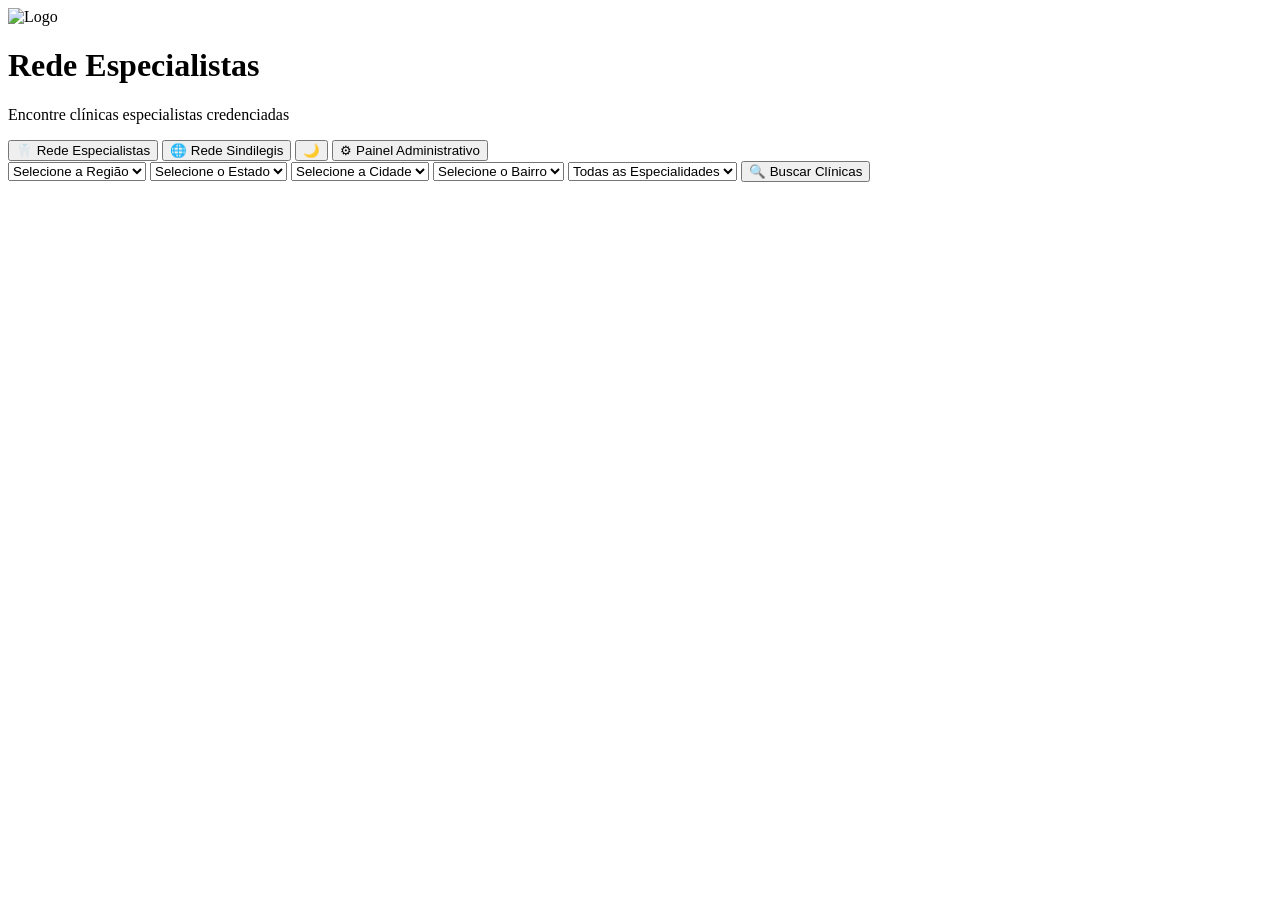
==== index.html @ 5b767ce9 "Update index.html" ====
<!DOCTYPE html>
<html lang="pt-BR">

<head>

    <meta charset="UTF-8">

    <meta
        name="viewport"
        content="width=device-width, initial-scale=1.0"
    >

    <meta
        name="format-detection"
        content="telephone=no"
    >

    <title>Rede Especialistas</title>

    <!-- Ícone -->

    <link
        rel="icon"
        href="img/tooth.png"
    >

    <!-- CSS -->

    <link
        rel="stylesheet"
        href="css/style.css"
    >

    <!-- Supabase -->

    <script src="https://cdn.jsdelivr.net/npm/@supabase/supabase-js@2"></script>

</head>


<body>


    <!-- ======================================
         HEADER
    ======================================= -->

    <header class="header">

        <img
            src="img/tooth.png"
            class="logo"
            alt="Logo"
        >


        <h1>
            Rede Especialistas
        </h1>


        <p>
            Encontre clínicas especialistas credenciadas
        </p>


        <!-- MENU SUPERIOR -->

        <div class="topoBotoes">


            <button class="ativo">

                🦷 Rede Especialistas

            </button>


            <button
                onclick="location.href='sindilegis.html'"
            >

                🌐 Rede Sindilegis

            </button>


            <button
                id="btnTema"
                title="Ativar tema escuro"
            >
                🌙
            </button>


            <button
                onclick="location.href='admin.html'"
            >

                ⚙ Painel Administrativo

            </button>


        </div>

    </header>


    <!-- ======================================
         CONTEÚDO
    ======================================= -->

    <main class="container">


        <!-- FILTROS -->

        <section class="filtros">

            <select id="regiao">

                <option value="">
                    Selecione a Região
                </option>

            </select>


            <select id="estado">

                <option value="">
                    Selecione o Estado
                </option>

            </select>


            <select id="cidade">

                <option value="">
                    Selecione a Cidade
                </option>

            </select>


            <select id="bairro">

                <option value="">
                    Selecione o Bairro
                </option>

            </select>


            <select id="especialidade">

                <option value="">
                    Todas as Especialidades
                </option>

            </select>


            <button id="buscar">

                🔍 Buscar Clínicas

            </button>

        </section>


        <!-- RESULTADO -->

        <section id="resultado"></section>


    </main>


    <!-- ======================================
         JAVASCRIPT
    ======================================= -->

    <script src="js/supabase.js"></script>

    <script src="js/tema.js"></script>

    <script src="js/filtros.js"></script>

    <script src="js/cards.js"></script>

    <script src="js/especialistas.js"></script>


</body>

</html>
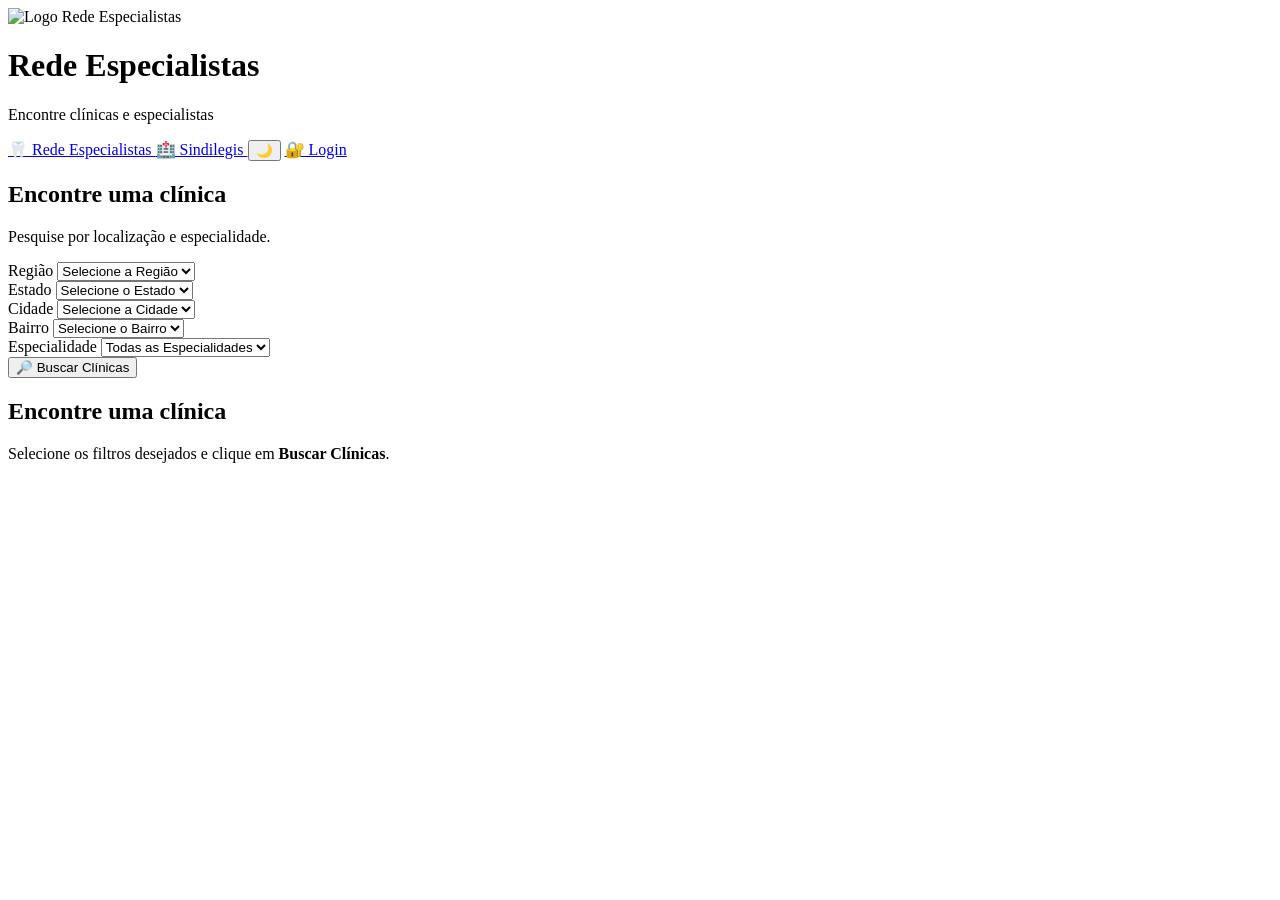
==== commit 39bd226e: "Update index.html" ====
--- a/index.html
+++ b/index.html
@@ -2,7 +2,6 @@
 <html lang="pt-BR">
 
 <head>
-
     <meta charset="UTF-8">
 
     <meta
@@ -10,191 +9,286 @@
         content="width=device-width, initial-scale=1.0"
     >
 
-    <meta
-        name="format-detection"
-        content="telephone=no"
-    >
-
     <title>Rede Especialistas</title>
-
-    <!-- Ícone -->
 
     <link
         rel="icon"
+        type="image/png"
         href="img/tooth.png"
     >
-
-    <!-- CSS -->
 
     <link
         rel="stylesheet"
         href="css/style.css"
     >
-
-    <!-- Supabase -->
-
-    <script src="https://cdn.jsdelivr.net/npm/@supabase/supabase-js@2"></script>
-
 </head>
 
-
 <body>
 
-
-    <!-- ======================================
-         HEADER
-    ======================================= -->
+    <!-- =========================================================
+         CABEÇALHO
+    ========================================================== -->
 
     <header class="header">
 
-        <img
-            src="img/tooth.png"
-            class="logo"
-            alt="Logo"
-        >
-
-
-        <h1>
-            Rede Especialistas
-        </h1>
-
-
-        <p>
-            Encontre clínicas especialistas credenciadas
-        </p>
-
-
-        <!-- MENU SUPERIOR -->
-
-        <div class="topoBotoes">
-
-
-            <button class="ativo">
-
+        <div class="header-left">
+
+            <img
+                src="img/tooth.png"
+                alt="Logo Rede Especialistas"
+                class="logo"
+            >
+
+            <div class="titulo-site">
+                <h1>Rede Especialistas</h1>
+                <p>Encontre clínicas e especialistas</p>
+            </div>
+
+        </div>
+
+
+        <!-- =====================================================
+             MENU SUPERIOR
+        ====================================================== -->
+
+        <nav class="menu-topo">
+
+            <a
+                href="index.html"
+                class="menu-link ativo"
+            >
                 🦷 Rede Especialistas
-
-            </button>
-
+            </a>
+
+            <a
+                href="sindilegis.html"
+                class="menu-link"
+            >
+                🏥 Sindilegis
+            </a>
 
             <button
-                onclick="location.href='sindilegis.html'"
-            >
-
-                🌐 Rede Sindilegis
-
-            </button>
-
-
-            <button
+                type="button"
                 id="btnTema"
+                class="btn-tema"
                 title="Ativar tema escuro"
+                aria-label="Alternar tema"
             >
                 🌙
             </button>
 
-
-            <button
-                onclick="location.href='admin.html'"
-            >
-
-                ⚙ Painel Administrativo
-
-            </button>
-
-
-        </div>
+            <a
+                href="login.html"
+                class="menu-link login-link"
+            >
+                🔐 Login
+            </a>
+
+        </nav>
 
     </header>
 
 
-    <!-- ======================================
-         CONTEÚDO
-    ======================================= -->
+    <!-- =========================================================
+         CONTEÚDO PRINCIPAL
+    ========================================================== -->
 
     <main class="container">
 
-
-        <!-- FILTROS -->
+        <!-- =====================================================
+             TÍTULO
+        ====================================================== -->
+
+        <section class="titulo-principal">
+
+            <h2>
+                Encontre uma clínica
+            </h2>
+
+            <p>
+                Pesquise por localização e especialidade.
+            </p>
+
+        </section>
+
+
+        <!-- =====================================================
+             FILTROS
+        ====================================================== -->
 
         <section class="filtros">
 
-            <select id="regiao">
-
-                <option value="">
-                    Selecione a Região
-                </option>
-
-            </select>
-
-
-            <select id="estado">
-
-                <option value="">
-                    Selecione o Estado
-                </option>
-
-            </select>
-
-
-            <select id="cidade">
-
-                <option value="">
-                    Selecione a Cidade
-                </option>
-
-            </select>
-
-
-            <select id="bairro">
-
-                <option value="">
-                    Selecione o Bairro
-                </option>
-
-            </select>
-
-
-            <select id="especialidade">
-
-                <option value="">
-                    Todas as Especialidades
-                </option>
-
-            </select>
-
-
-            <button id="buscar">
-
-                🔍 Buscar Clínicas
-
-            </button>
+            <!-- Região -->
+
+            <div class="filtro">
+
+                <label for="regiao">
+                    Região
+                </label>
+
+                <select id="regiao">
+
+                    <option value="">
+                        Selecione a Região
+                    </option>
+
+                </select>
+
+            </div>
+
+
+            <!-- Estado -->
+
+            <div class="filtro">
+
+                <label for="estado">
+                    Estado
+                </label>
+
+                <select id="estado">
+
+                    <option value="">
+                        Selecione o Estado
+                    </option>
+
+                </select>
+
+            </div>
+
+
+            <!-- Cidade -->
+
+            <div class="filtro">
+
+                <label for="cidade">
+                    Cidade
+                </label>
+
+                <select id="cidade">
+
+                    <option value="">
+                        Selecione a Cidade
+                    </option>
+
+                </select>
+
+            </div>
+
+
+            <!-- Bairro -->
+
+            <div class="filtro">
+
+                <label for="bairro">
+                    Bairro
+                </label>
+
+                <select id="bairro">
+
+                    <option value="">
+                        Selecione o Bairro
+                    </option>
+
+                </select>
+
+            </div>
+
+
+            <!-- Especialidade -->
+
+            <div class="filtro">
+
+                <label for="especialidade">
+                    Especialidade
+                </label>
+
+                <select id="especialidade">
+
+                    <option value="">
+                        Todas as Especialidades
+                    </option>
+
+                </select>
+
+            </div>
+
+
+            <!-- Botão pesquisar -->
+
+            <div class="filtro filtro-botao">
+
+                <button
+                    type="button"
+                    id="buscar"
+                    class="btn-buscar"
+                >
+                    🔎 Buscar Clínicas
+                </button>
+
+            </div>
 
         </section>
 
 
-        <!-- RESULTADO -->
-
-        <section id="resultado"></section>
-
+        <!-- =====================================================
+             RESULTADOS
+        ====================================================== -->
+
+        <section
+            id="resultado"
+            aria-live="polite"
+        >
+
+            <div class="semResultado">
+
+                <h2>
+                    Encontre uma clínica
+                </h2>
+
+                <p>
+                    Selecione os filtros desejados e clique em
+                    <strong>Buscar Clínicas</strong>.
+                </p>
+
+            </div>
+
+        </section>
 
     </main>
 
 
-    <!-- ======================================
-         JAVASCRIPT
-    ======================================= -->
-
+    <!-- =========================================================
+         SCRIPTS
+         
+         IMPORTANTE:
+         A ordem desses arquivos é importante.
+    ========================================================== -->
+
+    <!-- Biblioteca Supabase -->
+    <script
+        src="https://cdn.jsdelivr.net/npm/@supabase/supabase-js@2"
+    ></script>
+
+
+    <!-- Configuração do Supabase -->
     <script src="js/supabase.js"></script>
 
+
+    <!-- Tema claro/escuro -->
     <script src="js/tema.js"></script>
 
+
+    <!-- Filtros de localização e especialidade -->
     <script src="js/filtros.js"></script>
 
+
+    <!-- Montagem dos cards das clínicas -->
     <script src="js/cards.js"></script>
 
+
+    <!-- Busca da Rede Especialistas -->
     <script src="js/especialistas.js"></script>
 
-
 </body>
 
 </html>
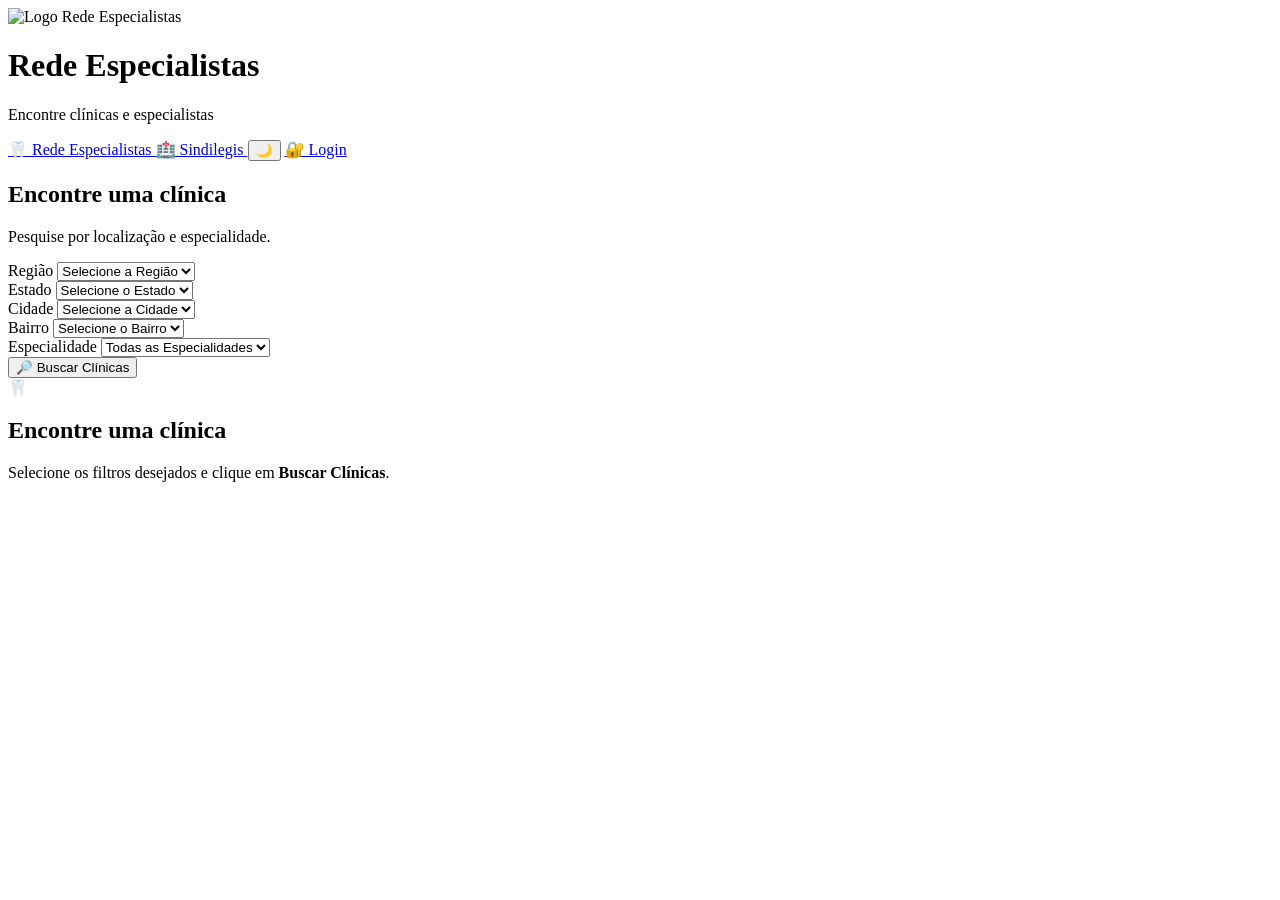
==== commit 7df14a6c: "Update index.html" ====
--- a/index.html
+++ b/index.html
@@ -3,31 +3,15 @@
 
 <head>
     <meta charset="UTF-8">
-
-    <meta
-        name="viewport"
-        content="width=device-width, initial-scale=1.0"
-    >
+    <meta name="viewport" content="width=device-width, initial-scale=1.0">
 
     <title>Rede Especialistas</title>
 
-    <link
-        rel="icon"
-        type="image/png"
-        href="img/tooth.png"
-    >
-
-    <link
-        rel="stylesheet"
-        href="css/style.css"
-    >
+    <link rel="icon" type="image/png" href="img/tooth.png">
+    <link rel="stylesheet" href="css/style.css">
 </head>
 
 <body>
-
-    <!-- =========================================================
-         CABEÇALHO
-    ========================================================== -->
 
     <header class="header">
 
@@ -45,11 +29,6 @@
             </div>
 
         </div>
-
-
-        <!-- =====================================================
-             MENU SUPERIOR
-        ====================================================== -->
 
         <nav class="menu-topo">
 
@@ -89,21 +68,11 @@
     </header>
 
 
-    <!-- =========================================================
-         CONTEÚDO PRINCIPAL
-    ========================================================== -->
-
     <main class="container">
 
-        <!-- =====================================================
-             TÍTULO
-        ====================================================== -->
-
         <section class="titulo-principal">
 
-            <h2>
-                Encontre uma clínica
-            </h2>
+            <h2>Encontre uma clínica</h2>
 
             <p>
                 Pesquise por localização e especialidade.
@@ -112,13 +81,7 @@
         </section>
 
 
-        <!-- =====================================================
-             FILTROS
-        ====================================================== -->
-
         <section class="filtros">
-
-            <!-- Região -->
 
             <div class="filtro">
 
@@ -127,17 +90,13 @@
                 </label>
 
                 <select id="regiao">
-
                     <option value="">
                         Selecione a Região
                     </option>
-
-                </select>
-
-            </div>
-
-
-            <!-- Estado -->
+                </select>
+
+            </div>
+
 
             <div class="filtro">
 
@@ -146,17 +105,13 @@
                 </label>
 
                 <select id="estado">
-
                     <option value="">
                         Selecione o Estado
                     </option>
-
-                </select>
-
-            </div>
-
-
-            <!-- Cidade -->
+                </select>
+
+            </div>
+
 
             <div class="filtro">
 
@@ -165,17 +120,13 @@
                 </label>
 
                 <select id="cidade">
-
                     <option value="">
                         Selecione a Cidade
                     </option>
-
-                </select>
-
-            </div>
-
-
-            <!-- Bairro -->
+                </select>
+
+            </div>
+
 
             <div class="filtro">
 
@@ -184,17 +135,13 @@
                 </label>
 
                 <select id="bairro">
-
                     <option value="">
                         Selecione o Bairro
                     </option>
-
-                </select>
-
-            </div>
-
-
-            <!-- Especialidade -->
+                </select>
+
+            </div>
+
 
             <div class="filtro">
 
@@ -203,17 +150,13 @@
                 </label>
 
                 <select id="especialidade">
-
                     <option value="">
                         Todas as Especialidades
                     </option>
-
-                </select>
-
-            </div>
-
-
-            <!-- Botão pesquisar -->
+                </select>
+
+            </div>
+
 
             <div class="filtro filtro-botao">
 
@@ -230,10 +173,6 @@
         </section>
 
 
-        <!-- =====================================================
-             RESULTADOS
-        ====================================================== -->
-
         <section
             id="resultado"
             aria-live="polite"
@@ -241,6 +180,10 @@
 
             <div class="semResultado">
 
+                <div class="icone-vazio">
+                    🦷
+                </div>
+
                 <h2>
                     Encontre uma clínica
                 </h2>
@@ -257,36 +200,12 @@
     </main>
 
 
-    <!-- =========================================================
-         SCRIPTS
-         
-         IMPORTANTE:
-         A ordem desses arquivos é importante.
-    ========================================================== -->
-
-    <!-- Biblioteca Supabase -->
-    <script
-        src="https://cdn.jsdelivr.net/npm/@supabase/supabase-js@2"
-    ></script>
-
-
-    <!-- Configuração do Supabase -->
+    <script src="https://cdn.jsdelivr.net/npm/@supabase/supabase-js@2"></script>
+
     <script src="js/supabase.js"></script>
-
-
-    <!-- Tema claro/escuro -->
     <script src="js/tema.js"></script>
-
-
-    <!-- Filtros de localização e especialidade -->
     <script src="js/filtros.js"></script>
-
-
-    <!-- Montagem dos cards das clínicas -->
     <script src="js/cards.js"></script>
-
-
-    <!-- Busca da Rede Especialistas -->
     <script src="js/especialistas.js"></script>
 
 </body>
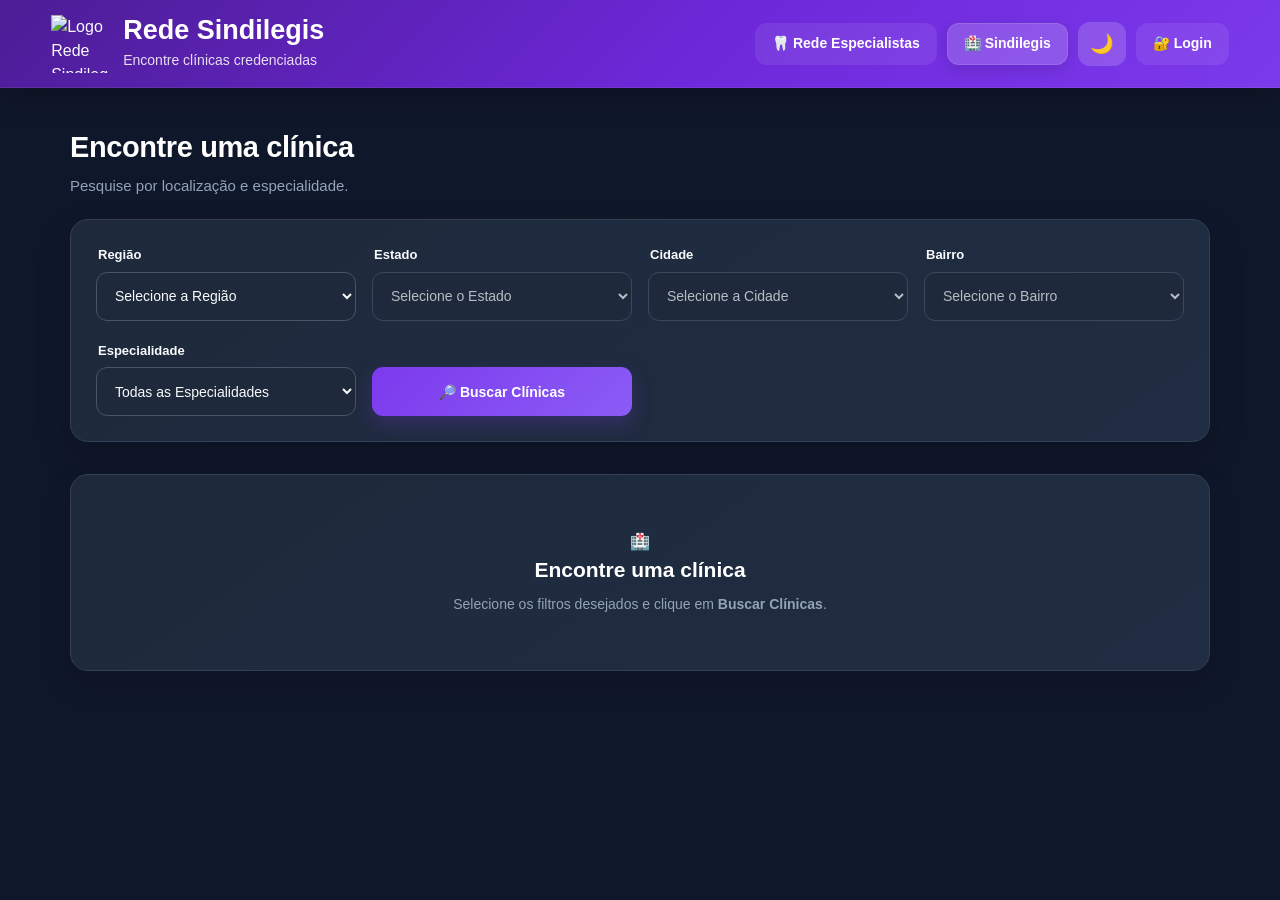
==== commit ef4756a1: "Rename and update references for Rede Sindilegis" ====
--- a/index.html
+++ b/index.html
@@ -5,13 +5,17 @@
     <meta charset="UTF-8">
     <meta name="viewport" content="width=device-width, initial-scale=1.0">
 
-    <title>Rede Especialistas</title>
+    <title>Rede Sindilegis</title>
 
     <link rel="icon" type="image/png" href="img/tooth.png">
     <link rel="stylesheet" href="css/style.css">
 </head>
 
-<body>
+<body class="sindilegis">
+
+    <!-- =========================================================
+         CABEÇALHO
+    ========================================================== -->
 
     <header class="header">
 
@@ -19,29 +23,32 @@
 
             <img
                 src="img/tooth.png"
-                alt="Logo Rede Especialistas"
+                alt="Logo Rede Sindilegis"
                 class="logo"
             >
 
             <div class="titulo-site">
-                <h1>Rede Especialistas</h1>
-                <p>Encontre clínicas e especialistas</p>
+                <h1>Rede Sindilegis</h1>
+                <p>Encontre clínicas credenciadas</p>
             </div>
 
         </div>
+
+
+        <!-- MENU SUPERIOR -->
 
         <nav class="menu-topo">
 
             <a
                 href="index.html"
-                class="menu-link ativo"
+                class="menu-link"
             >
                 🦷 Rede Especialistas
             </a>
 
             <a
                 href="sindilegis.html"
-                class="menu-link"
+                class="menu-link ativo"
             >
                 🏥 Sindilegis
             </a>
@@ -68,7 +75,16 @@
     </header>
 
 
+    <!-- =========================================================
+         CONTEÚDO PRINCIPAL
+    ========================================================== -->
+
     <main class="container">
+
+
+        <!-- =====================================================
+             TÍTULO
+        ====================================================== -->
 
         <section class="titulo-principal">
 
@@ -81,7 +97,13 @@
         </section>
 
 
+        <!-- =====================================================
+             FILTROS
+        ====================================================== -->
+
         <section class="filtros">
+
+            <!-- REGIÃO -->
 
             <div class="filtro">
 
@@ -98,13 +120,15 @@
             </div>
 
 
+            <!-- ESTADO -->
+
             <div class="filtro">
 
                 <label for="estado">
                     Estado
                 </label>
 
-                <select id="estado">
+                <select id="estado" disabled>
                     <option value="">
                         Selecione o Estado
                     </option>
@@ -112,6 +136,8 @@
 
             </div>
 
+
+            <!-- CIDADE -->
 
             <div class="filtro">
 
@@ -119,7 +145,7 @@
                     Cidade
                 </label>
 
-                <select id="cidade">
+                <select id="cidade" disabled>
                     <option value="">
                         Selecione a Cidade
                     </option>
@@ -127,6 +153,8 @@
 
             </div>
 
+
+            <!-- BAIRRO -->
 
             <div class="filtro">
 
@@ -134,7 +162,7 @@
                     Bairro
                 </label>
 
-                <select id="bairro">
+                <select id="bairro" disabled>
                     <option value="">
                         Selecione o Bairro
                     </option>
@@ -142,6 +170,8 @@
 
             </div>
 
+
+            <!-- ESPECIALIDADE -->
 
             <div class="filtro">
 
@@ -150,13 +180,17 @@
                 </label>
 
                 <select id="especialidade">
+
                     <option value="">
                         Todas as Especialidades
                     </option>
-                </select>
-
-            </div>
-
+
+                </select>
+
+            </div>
+
+
+            <!-- BOTÃO -->
 
             <div class="filtro filtro-botao">
 
@@ -173,6 +207,10 @@
         </section>
 
 
+        <!-- =====================================================
+             RESULTADOS
+        ====================================================== -->
+
         <section
             id="resultado"
             aria-live="polite"
@@ -180,8 +218,8 @@
 
             <div class="semResultado">
 
-                <div class="icone-vazio">
-                    🦷
+                <div class="semResultado-icone">
+                    🏥
                 </div>
 
                 <h2>
@@ -200,13 +238,40 @@
     </main>
 
 
-    <script src="https://cdn.jsdelivr.net/npm/@supabase/supabase-js@2"></script>
+    <!-- =========================================================
+         SCRIPTS
+    ========================================================== -->
+
+    <!-- Supabase -->
+
+    <script
+        src="https://cdn.jsdelivr.net/npm/@supabase/supabase-js@2"
+    ></script>
+
+
+    <!-- Configuração Supabase -->
 
     <script src="js/supabase.js"></script>
+
+
+    <!-- Tema -->
+
     <script src="js/tema.js"></script>
+
+
+    <!-- Filtros -->
+
     <script src="js/filtros.js"></script>
+
+
+    <!-- Cards -->
+
     <script src="js/cards.js"></script>
-    <script src="js/especialistas.js"></script>
+
+
+    <!-- Rede Sindilegis -->
+
+    <script src="js/sindilegis.js"></script>
 
 </body>
 
--- a/css/style.css
+++ b/css/style.css
@@ -0,0 +1,1045 @@
+/* ============================================================
+   RESET
+============================================================ */
+
+* {
+    margin: 0;
+    padding: 0;
+    box-sizing: border-box;
+}
+
+html {
+    scroll-behavior: smooth;
+}
+
+body {
+    font-family: Arial, Helvetica, sans-serif;
+    background: #0f172a;
+    color: #f8fafc;
+    min-height: 100vh;
+    line-height: 1.5;
+    transition:
+        background 0.3s ease,
+        color 0.3s ease;
+}
+
+button,
+input,
+select {
+    font-family: inherit;
+}
+
+
+/* ============================================================
+   VARIÁVEIS
+============================================================ */
+
+:root {
+    --azul-escuro: #172554;
+    --azul: #2563eb;
+    --azul-claro: #3b82f6;
+
+    --roxo: #7c3aed;
+    --roxo-claro: #8b5cf6;
+
+    --verde: #10b981;
+    --vermelho: #ef4444;
+
+    --fundo: #0f172a;
+    --fundo-card: #1e293b;
+    --fundo-card-2: #202d42;
+
+    --texto: #f8fafc;
+    --texto-secundario: #cbd5e1;
+    --texto-claro: #94a3b8;
+
+    --borda: #334155;
+
+    --sombra:
+        0 15px 40px rgba(0, 0, 0, 0.25);
+
+    --sombra-hover:
+        0 20px 50px rgba(0, 0, 0, 0.35);
+}
+
+
+/* ============================================================
+   TEMA ESCURO
+============================================================ */
+
+body.dark {
+    --fundo: #0f172a;
+    --fundo-card: #1e293b;
+    --fundo-card-2: #202d42;
+
+    --texto: #f8fafc;
+    --texto-secundario: #cbd5e1;
+    --texto-claro: #94a3b8;
+
+    --borda: #334155;
+}
+
+
+/* ============================================================
+   HEADER
+============================================================ */
+
+.header {
+    width: 100%;
+    min-height: 88px;
+
+    padding: 0 4%;
+
+    display: flex;
+    align-items: center;
+    justify-content: space-between;
+
+    background:
+        linear-gradient(
+            135deg,
+            #172554 0%,
+            #1e3a8a 55%,
+            #2563eb 100%
+        );
+
+    border-bottom: 1px solid rgba(255,255,255,0.08);
+
+    position: relative;
+    z-index: 100;
+
+    box-shadow:
+        0 8px 30px rgba(0,0,0,0.20);
+}
+
+
+/* ============================================================
+   LADO ESQUERDO DO HEADER
+============================================================ */
+
+.header-left {
+    display: flex;
+    align-items: center;
+    gap: 14px;
+}
+
+.logo {
+    width: 58px;
+    height: 58px;
+
+    object-fit: contain;
+
+    flex-shrink: 0;
+}
+
+.titulo-site {
+    display: flex;
+    flex-direction: column;
+    justify-content: center;
+}
+
+.titulo-site h1 {
+    font-size: 27px;
+    font-weight: 800;
+    line-height: 1.1;
+    color: #ffffff;
+}
+
+.titulo-site p {
+    margin-top: 5px;
+
+    font-size: 14px;
+    color: rgba(255,255,255,0.85);
+}
+
+
+/* ============================================================
+   MENU SUPERIOR
+============================================================ */
+
+.menu-topo {
+    display: flex;
+    align-items: center;
+    gap: 10px;
+}
+
+.menu-link {
+    display: flex;
+    align-items: center;
+    justify-content: center;
+
+    min-height: 42px;
+
+    padding: 0 16px;
+
+    border-radius: 12px;
+
+    color: #ffffff;
+    text-decoration: none;
+
+    font-size: 14px;
+    font-weight: 700;
+
+    background: rgba(255,255,255,0.08);
+
+    border: 1px solid transparent;
+
+    transition:
+        transform 0.2s ease,
+        background 0.2s ease,
+        border-color 0.2s ease;
+}
+
+.menu-link:hover {
+    background: rgba(255,255,255,0.16);
+
+    border-color:
+        rgba(255,255,255,0.12);
+
+    transform: translateY(-2px);
+}
+
+.menu-link.ativo {
+    background: rgba(255,255,255,0.18);
+
+    border-color:
+        rgba(255,255,255,0.12);
+
+    box-shadow:
+        0 5px 15px rgba(0,0,0,0.12);
+}
+
+
+/* ============================================================
+   BOTÃO TEMA
+============================================================ */
+
+.btn-tema {
+    width: 48px;
+    height: 44px;
+
+    border: none;
+    border-radius: 12px;
+
+    background: rgba(255,255,255,0.16);
+
+    color: #ffffff;
+
+    cursor: pointer;
+
+    font-size: 19px;
+
+    display: flex;
+    align-items: center;
+    justify-content: center;
+
+    transition:
+        transform 0.2s ease,
+        background 0.2s ease;
+}
+
+.btn-tema:hover {
+    background: rgba(255,255,255,0.24);
+
+    transform: translateY(-2px);
+}
+
+
+/* ============================================================
+   CONTAINER PRINCIPAL
+============================================================ */
+
+.container {
+    width: min(1140px, 92%);
+
+    margin: 0 auto;
+
+    padding:
+        38px 0 70px;
+}
+
+
+/* ============================================================
+   TÍTULO PRINCIPAL
+============================================================ */
+
+.titulo-principal {
+    margin-bottom: 22px;
+}
+
+.titulo-principal h2 {
+    font-size: 29px;
+    font-weight: 800;
+
+    color: #ffffff;
+
+    letter-spacing: -0.4px;
+}
+
+.titulo-principal p {
+    margin-top: 5px;
+
+    color: #94a3b8;
+
+    font-size: 15px;
+}
+
+
+/* ============================================================
+   FILTROS
+============================================================ */
+
+.filtros {
+    display: grid;
+
+    grid-template-columns:
+        repeat(4, 1fr);
+
+    gap: 20px 16px;
+
+    padding: 25px;
+
+    background:
+        linear-gradient(
+            145deg,
+            #1e293b,
+            #202d42
+        );
+
+    border: 1px solid #334155;
+
+    border-radius: 18px;
+
+    box-shadow:
+        0 15px 35px rgba(0,0,0,0.18);
+
+    margin-bottom: 32px;
+}
+
+.filtro {
+    display: flex;
+    flex-direction: column;
+
+    gap: 7px;
+}
+
+.filtro label {
+    padding-left: 2px;
+
+    color: #f8fafc;
+
+    font-size: 13px;
+    font-weight: 700;
+}
+
+.filtro select {
+    width: 100%;
+    height: 49px;
+
+    padding: 0 14px;
+
+    border-radius: 11px;
+
+    border: 1px solid #475569;
+
+    background: #1e293b;
+
+    color: #f8fafc;
+
+    font-size: 14px;
+
+    outline: none;
+
+    cursor: pointer;
+
+    transition:
+        border-color 0.2s ease,
+        box-shadow 0.2s ease,
+        background 0.2s ease;
+}
+
+.filtro select:hover {
+    border-color: #64748b;
+}
+
+.filtro select:focus {
+    border-color: #3b82f6;
+
+    box-shadow:
+        0 0 0 3px rgba(59,130,246,0.18);
+}
+
+.filtro select option {
+    background: #1e293b;
+    color: #ffffff;
+}
+
+
+/* ============================================================
+   ÁREA DO BOTÃO
+============================================================ */
+
+.filtro-botao {
+    justify-content: flex-end;
+}
+
+.btn-buscar {
+    width: 100%;
+    height: 49px;
+
+    border: none;
+    border-radius: 11px;
+
+    background:
+        linear-gradient(
+            135deg,
+            #2563eb,
+            #3b82f6
+        );
+
+    color: #ffffff;
+
+    font-size: 14px;
+    font-weight: 800;
+
+    cursor: pointer;
+
+    box-shadow:
+        0 8px 20px rgba(37,99,235,0.25);
+
+    transition:
+        transform 0.2s ease,
+        box-shadow 0.2s ease,
+        filter 0.2s ease;
+}
+
+.btn-buscar:hover {
+    transform: translateY(-2px);
+
+    box-shadow:
+        0 12px 25px rgba(37,99,235,0.35);
+
+    filter: brightness(1.06);
+}
+
+.btn-buscar:active {
+    transform: translateY(0);
+}
+
+
+/* ============================================================
+   RESULTADOS
+============================================================ */
+
+#resultado {
+    width: 100%;
+}
+
+.tituloResultado {
+    display: flex;
+
+    align-items: center;
+    justify-content: space-between;
+
+    gap: 15px;
+
+    margin-bottom: 18px;
+
+    color: #ffffff;
+}
+
+.tituloResultado h2 {
+    font-size: 21px;
+    font-weight: 800;
+}
+
+.tituloResultado p {
+    color: #94a3b8;
+    font-size: 14px;
+}
+
+
+/* ============================================================
+   CARD DA CLÍNICA
+============================================================ */
+
+.card {
+    width: 100%;
+
+    margin-bottom: 20px;
+
+    padding: 24px;
+
+    background:
+        linear-gradient(
+            145deg,
+            #1e293b 0%,
+            #202d42 100%
+        );
+
+    border:
+        1px solid #334155;
+
+    border-radius: 18px;
+
+    box-shadow:
+        0 12px 30px rgba(0,0,0,0.18);
+
+    transition:
+        transform 0.25s ease,
+        box-shadow 0.25s ease,
+        border-color 0.25s ease;
+}
+
+.card:hover {
+    transform: translateY(-3px);
+
+    border-color:
+        rgba(59,130,246,0.45);
+
+    box-shadow:
+        0 20px 40px rgba(0,0,0,0.28);
+}
+
+
+/* ============================================================
+   CABEÇALHO DO CARD
+============================================================ */
+
+.cardHeader {
+    display: flex;
+
+    align-items: flex-start;
+
+    justify-content: space-between;
+
+    gap: 25px;
+
+    padding-bottom: 18px;
+
+    border-bottom:
+        1px solid rgba(148,163,184,0.16);
+}
+
+.cardHeader > div:first-child {
+    display: flex;
+    align-items: center;
+
+    min-width: 0;
+}
+
+.cardHeader h3 {
+    color: #ffffff;
+
+    font-size: 20px;
+
+    font-weight: 800;
+
+    line-height: 1.25;
+
+    margin: 0;
+}
+
+.cardHeader p {
+    margin-top: 4px;
+
+    color: #94a3b8;
+
+    font-size: 13px;
+}
+
+
+/* ============================================================
+   REDE DO CARD
+============================================================ */
+
+.cardHeader .rede {
+    display: inline-flex;
+
+    align-items: center;
+
+    padding: 6px 10px;
+
+    margin-top: 5px;
+
+    border-radius: 8px;
+
+    background: rgba(37,99,235,0.10);
+
+    color: #93c5fd;
+
+    font-size: 12px;
+
+    font-weight: 700;
+}
+
+
+/* ============================================================
+   INFORMAÇÕES DO CARD
+============================================================ */
+
+.info {
+    display: flex;
+
+    flex-direction: column;
+
+    gap: 9px;
+
+    padding: 18px 0;
+}
+
+.info p {
+    display: flex;
+
+    align-items: flex-start;
+
+    gap: 8px;
+
+    color: #cbd5e1;
+
+    font-size: 14px;
+
+    line-height: 1.5;
+}
+
+.info p strong {
+    color: #f8fafc;
+}
+
+.info a {
+    color: #60a5fa;
+
+    font-weight: 600;
+
+    text-decoration: none;
+}
+
+.info a:hover {
+    text-decoration: underline;
+}
+
+
+/* ============================================================
+   ESPECIALIDADES
+============================================================ */
+
+.especialidades {
+    padding-top: 17px;
+
+    border-top:
+        1px solid rgba(148,163,184,0.13);
+}
+
+.especialidades > strong {
+    display: block;
+
+    margin-bottom: 9px;
+
+    color: #f8fafc;
+
+    font-size: 14px;
+}
+
+
+/* ============================================================
+   TAGS
+============================================================ */
+
+.tags {
+    display: flex;
+
+    flex-wrap: wrap;
+
+    gap: 7px;
+}
+
+.tag {
+    display: inline-flex;
+
+    align-items: center;
+
+    min-height: 27px;
+
+    padding: 4px 10px;
+
+    border-radius: 999px;
+
+    background:
+        rgba(59,130,246,0.10);
+
+    border:
+        1px solid rgba(59,130,246,0.25);
+
+    color: #93c5fd;
+
+    font-size: 11px;
+
+    font-weight: 700;
+
+    white-space: nowrap;
+}
+
+
+/* ============================================================
+   AÇÕES DO CARD
+============================================================ */
+
+.acoes {
+    display: flex;
+
+    align-items: center;
+
+    flex-wrap: wrap;
+
+    gap: 9px;
+
+    margin-top: 18px;
+
+    padding-top: 17px;
+
+    border-top:
+        1px solid rgba(148,163,184,0.13);
+}
+
+.btnAcao {
+    display: inline-flex;
+
+    align-items: center;
+
+    justify-content: center;
+
+    gap: 7px;
+
+    min-height: 38px;
+
+    padding: 0 14px;
+
+    border-radius: 9px;
+
+    border: 1px solid #475569;
+
+    background: #1e293b;
+
+    color: #f8fafc;
+
+    text-decoration: none;
+
+    font-size: 12px;
+
+    font-weight: 700;
+
+    cursor: pointer;
+
+    transition:
+        background 0.2s ease,
+        border-color 0.2s ease,
+        transform 0.2s ease;
+}
+
+.btnAcao:hover {
+    background: #334155;
+
+    border-color: #64748b;
+
+    transform: translateY(-1px);
+}
+
+
+/* ============================================================
+   MENSAGEM SEM RESULTADOS
+============================================================ */
+
+.semResultado {
+    width: 100%;
+
+    padding: 55px 25px;
+
+    text-align: center;
+
+    background:
+        linear-gradient(
+            145deg,
+            #1e293b,
+            #202d42
+        );
+
+    border:
+        1px solid #334155;
+
+    border-radius: 18px;
+
+    box-shadow:
+        0 12px 30px rgba(0,0,0,0.15);
+}
+
+.semResultado h2 {
+    margin-bottom: 8px;
+
+    color: #ffffff;
+
+    font-size: 21px;
+}
+
+.semResultado p {
+    color: #94a3b8;
+
+    font-size: 14px;
+}
+
+
+/* ============================================================
+   LOADING
+============================================================ */
+
+.carregando {
+    display: flex;
+
+    align-items: center;
+    justify-content: center;
+
+    min-height: 180px;
+
+    color: #94a3b8;
+
+    font-size: 14px;
+}
+
+
+/* ============================================================
+   SINDILEGIS
+   MANTÉM A IDENTIDADE ROXA
+============================================================ */
+
+body.sindilegis .header {
+    background:
+        linear-gradient(
+            135deg,
+            #4c1d95 0%,
+            #6d28d9 55%,
+            #7c3aed 100%
+        );
+}
+
+body.sindilegis .menu-link.ativo {
+    background:
+        rgba(255,255,255,0.18);
+}
+
+body.sindilegis .btn-buscar {
+    background:
+        linear-gradient(
+            135deg,
+            #7c3aed,
+            #8b5cf6
+        );
+
+    box-shadow:
+        0 8px 20px rgba(124,58,237,0.25);
+}
+
+body.sindilegis .btn-buscar:hover {
+    box-shadow:
+        0 12px 25px rgba(124,58,237,0.35);
+}
+
+body.sindilegis .filtro select:focus {
+    border-color: #8b5cf6;
+
+    box-shadow:
+        0 0 0 3px rgba(139,92,246,0.18);
+}
+
+body.sindilegis .card:hover {
+    border-color:
+        rgba(139,92,246,0.50);
+}
+
+body.sindilegis .tag {
+    background:
+        rgba(124,58,237,0.12);
+
+    border-color:
+        rgba(139,92,246,0.30);
+
+    color: #c4b5fd;
+}
+
+body.sindilegis .cardHeader .rede {
+    background:
+        rgba(124,58,237,0.12);
+
+    color: #c4b5fd;
+}
+
+
+/* ============================================================
+   ANIMAÇÃO
+============================================================ */
+
+@keyframes aparecer {
+    from {
+        opacity: 0;
+        transform: translateY(8px);
+    }
+
+    to {
+        opacity: 1;
+        transform: translateY(0);
+    }
+}
+
+.card {
+    animation:
+        aparecer 0.35s ease both;
+}
+
+
+/* ============================================================
+   RESPONSIVIDADE
+============================================================ */
+
+@media (max-width: 1000px) {
+
+    .header {
+        padding: 0 25px;
+    }
+
+    .container {
+        width: min(94%, 900px);
+    }
+
+    .filtros {
+        grid-template-columns:
+            repeat(2, 1fr);
+    }
+}
+
+
+@media (max-width: 760px) {
+
+    .header {
+        min-height: auto;
+
+        padding:
+            15px 20px;
+
+        flex-direction: column;
+
+        align-items: stretch;
+
+        gap: 15px;
+    }
+
+    .header-left {
+        justify-content: center;
+    }
+
+    .menu-topo {
+        justify-content: center;
+
+        flex-wrap: wrap;
+    }
+
+    .menu-link {
+        min-height: 38px;
+
+        padding: 0 12px;
+
+        font-size: 12px;
+    }
+
+    .btn-tema {
+        width: 40px;
+        height: 38px;
+    }
+
+    .container {
+        width: 92%;
+
+        padding-top: 30px;
+    }
+
+    .titulo-principal h2 {
+        font-size: 25px;
+    }
+
+    .filtros {
+        grid-template-columns: 1fr;
+
+        padding: 20px;
+    }
+
+    .card {
+        padding: 19px;
+    }
+
+    .cardHeader {
+        flex-direction: column;
+
+        gap: 10px;
+    }
+
+    .cardHeader h3 {
+        font-size: 18px;
+    }
+
+    .acoes {
+        flex-direction: column;
+
+        align-items: stretch;
+    }
+
+    .btnAcao {
+        width: 100%;
+    }
+}
+
+
+@media (max-width: 480px) {
+
+    .header-left {
+        gap: 9px;
+    }
+
+    .logo {
+        width: 48px;
+        height: 48px;
+    }
+
+    .titulo-site h1 {
+        font-size: 21px;
+    }
+
+    .titulo-site p {
+        font-size: 11px;
+    }
+
+    .menu-topo {
+        gap: 6px;
+    }
+
+    .menu-link {
+        padding: 0 9px;
+
+        font-size: 11px;
+    }
+
+    .titulo-principal h2 {
+        font-size: 22px;
+    }
+
+    .filtros {
+        border-radius: 15px;
+    }
+
+    .card {
+        border-radius: 15px;
+    }
+
+    .cardHeader h3 {
+        font-size: 17px;
+    }
+
+    .info p {
+        font-size: 13px;
+    }
+}
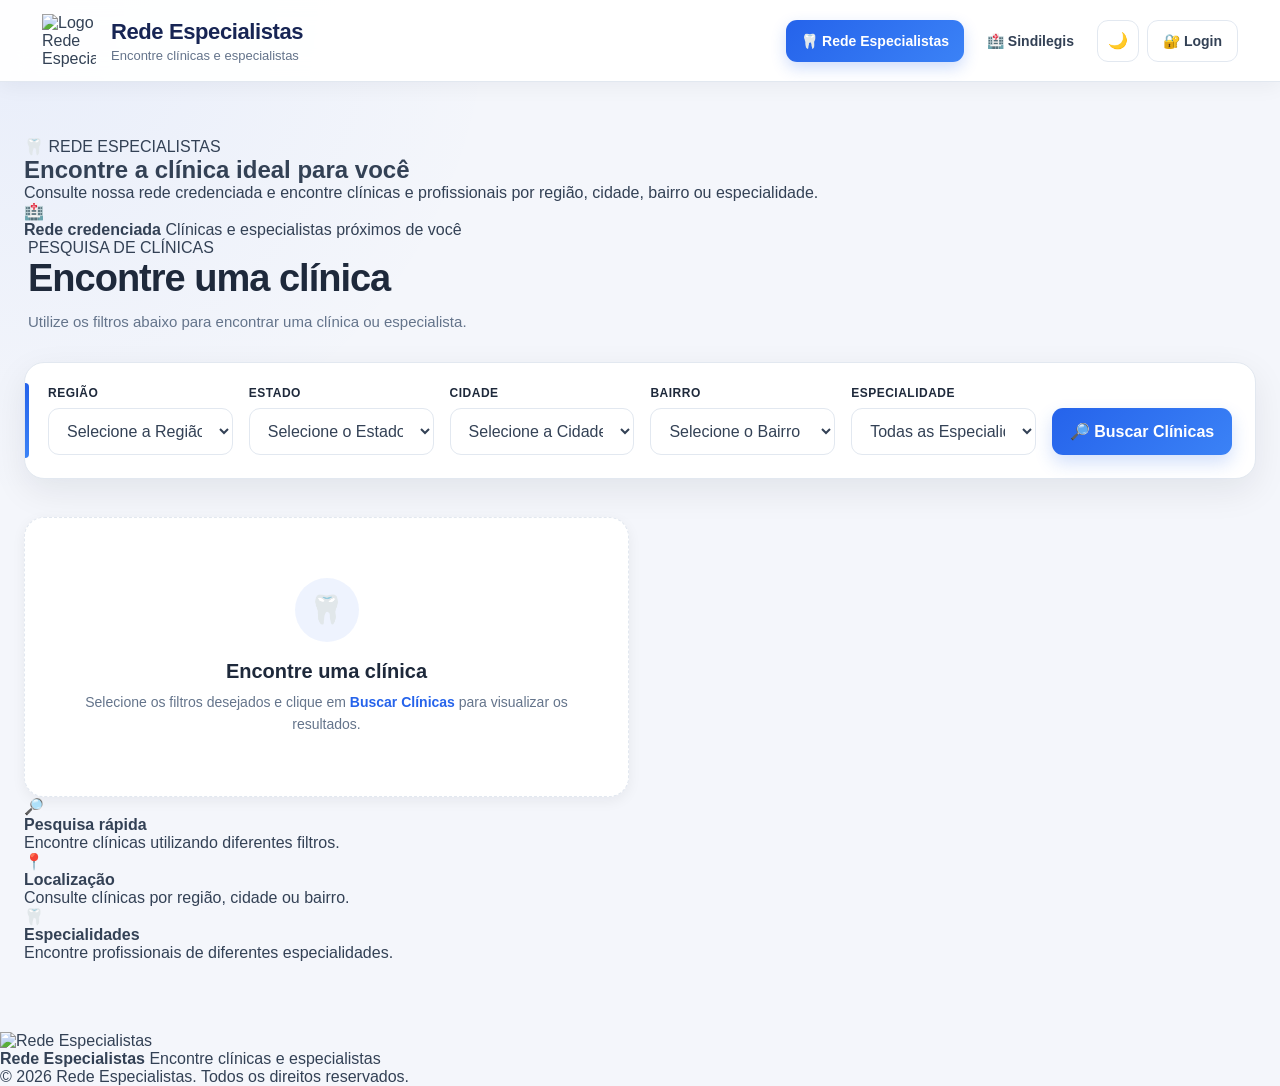
==== commit f09bc360: "Update index.html" ====
--- a/index.html
+++ b/index.html
@@ -2,20 +2,41 @@
 <html lang="pt-BR">
 
 <head>
+
     <meta charset="UTF-8">
-    <meta name="viewport" content="width=device-width, initial-scale=1.0">
-
-    <title>Rede Sindilegis</title>
-
-    <link rel="icon" type="image/png" href="img/tooth.png">
-    <link rel="stylesheet" href="css/style.css">
+
+    <meta
+        name="viewport"
+        content="width=device-width, initial-scale=1.0"
+    >
+
+    <meta
+        name="description"
+        content="Encontre clínicas e especialistas da Rede Especialistas."
+    >
+
+    <title>Rede Especialistas</title>
+
+    <link
+        rel="icon"
+        type="image/png"
+        href="img/tooth.png"
+    >
+
+    <link
+        rel="stylesheet"
+        href="css/style.css"
+    >
+
 </head>
 
-<body class="sindilegis">
-
-    <!-- =========================================================
+
+<body>
+
+
+    <!-- =====================================================
          CABEÇALHO
-    ========================================================== -->
+         ===================================================== -->
 
     <header class="header">
 
@@ -23,35 +44,50 @@
 
             <img
                 src="img/tooth.png"
-                alt="Logo Rede Sindilegis"
+                alt="Logo Rede Especialistas"
                 class="logo"
             >
 
+
             <div class="titulo-site">
-                <h1>Rede Sindilegis</h1>
-                <p>Encontre clínicas credenciadas</p>
+
+                <h1>
+                    Rede Especialistas
+                </h1>
+
+                <p>
+                    Encontre clínicas e especialistas
+                </p>
+
             </div>
 
         </div>
 
 
-        <!-- MENU SUPERIOR -->
-
-        <nav class="menu-topo">
+        <!-- =================================================
+             MENU
+             ================================================= -->
+
+        <nav
+            class="menu-topo"
+            aria-label="Menu principal"
+        >
 
             <a
                 href="index.html"
-                class="menu-link"
+                class="menu-link ativo"
             >
                 🦷 Rede Especialistas
             </a>
 
+
             <a
                 href="sindilegis.html"
-                class="menu-link ativo"
+                class="menu-link"
             >
                 🏥 Sindilegis
             </a>
+
 
             <button
                 type="button"
@@ -63,6 +99,7 @@
                 🌙
             </button>
 
+
             <a
                 href="login.html"
                 class="menu-link login-link"
@@ -75,33 +112,106 @@
     </header>
 
 
-    <!-- =========================================================
-         CONTEÚDO PRINCIPAL
-    ========================================================== -->
+
+    <!-- =====================================================
+         CONTEÚDO
+         ===================================================== -->
 
     <main class="container">
 
 
-        <!-- =====================================================
-             TÍTULO
-        ====================================================== -->
+        <!-- =================================================
+             HERO / APRESENTAÇÃO
+             ================================================= -->
+
+        <section class="hero-site">
+
+            <div class="hero-texto">
+
+                <span class="hero-badge">
+                    🦷 REDE ESPECIALISTAS
+                </span>
+
+
+                <h2>
+                    Encontre a clínica
+                    <span>ideal para você</span>
+                </h2>
+
+
+                <p>
+                    Consulte nossa rede credenciada e encontre
+                    clínicas e profissionais por região,
+                    cidade, bairro ou especialidade.
+                </p>
+
+            </div>
+
+
+            <div class="hero-destaque">
+
+                <div class="hero-icone">
+                    🏥
+                </div>
+
+
+                <div>
+
+                    <strong>
+                        Rede credenciada
+                    </strong>
+
+                    <span>
+                        Clínicas e especialistas
+                        próximos de você
+                    </span>
+
+                </div>
+
+            </div>
+
+        </section>
+
+
+
+        <!-- =================================================
+             TÍTULO DA BUSCA
+             ================================================= -->
 
         <section class="titulo-principal">
 
-            <h2>Encontre uma clínica</h2>
-
-            <p>
-                Pesquise por localização e especialidade.
-            </p>
+            <div>
+
+                <span class="section-label">
+                    PESQUISA DE CLÍNICAS
+                </span>
+
+
+                <h2>
+                    Encontre uma clínica
+                </h2>
+
+
+                <p>
+                    Utilize os filtros abaixo para encontrar
+                    uma clínica ou especialista.
+                </p>
+
+            </div>
 
         </section>
 
 
-        <!-- =====================================================
+
+        <!-- =================================================
              FILTROS
-        ====================================================== -->
-
-        <section class="filtros">
+             ================================================= -->
+
+        <section
+            class="filtros"
+            aria-label="Filtros de busca"
+        >
+
 
             <!-- REGIÃO -->
 
@@ -112,12 +222,15 @@
                 </label>
 
                 <select id="regiao">
+
                     <option value="">
                         Selecione a Região
                     </option>
+
                 </select>
 
             </div>
+
 
 
             <!-- ESTADO -->
@@ -128,13 +241,16 @@
                     Estado
                 </label>
 
-                <select id="estado" disabled>
+                <select id="estado">
+
                     <option value="">
                         Selecione o Estado
                     </option>
+
                 </select>
 
             </div>
+
 
 
             <!-- CIDADE -->
@@ -145,13 +261,16 @@
                     Cidade
                 </label>
 
-                <select id="cidade" disabled>
+                <select id="cidade">
+
                     <option value="">
                         Selecione a Cidade
                     </option>
+
                 </select>
 
             </div>
+
 
 
             <!-- BAIRRO -->
@@ -162,13 +281,16 @@
                     Bairro
                 </label>
 
-                <select id="bairro" disabled>
+                <select id="bairro">
+
                     <option value="">
                         Selecione o Bairro
                     </option>
+
                 </select>
 
             </div>
+
 
 
             <!-- ESPECIALIDADE -->
@@ -188,6 +310,7 @@
                 </select>
 
             </div>
+
 
 
             <!-- BOTÃO -->
@@ -207,9 +330,10 @@
         </section>
 
 
-        <!-- =====================================================
-             RESULTADOS
-        ====================================================== -->
+
+        <!-- =================================================
+             ÁREA DE RESULTADOS
+             ================================================= -->
 
         <section
             id="resultado"
@@ -218,60 +342,161 @@
 
             <div class="semResultado">
 
-                <div class="semResultado-icone">
-                    🏥
-                </div>
-
                 <h2>
                     Encontre uma clínica
                 </h2>
 
                 <p>
                     Selecione os filtros desejados e clique em
-                    <strong>Buscar Clínicas</strong>.
+                    <strong>Buscar Clínicas</strong>
+                    para visualizar os resultados.
                 </p>
 
             </div>
 
         </section>
 
+
+
+        <!-- =================================================
+             INFORMAÇÕES
+             ================================================= -->
+
+        <section class="informacoes-site">
+
+
+            <div class="info-site-item">
+
+                <div class="info-site-icone">
+                    🔎
+                </div>
+
+                <div>
+
+                    <strong>
+                        Pesquisa rápida
+                    </strong>
+
+                    <p>
+                        Encontre clínicas utilizando
+                        diferentes filtros.
+                    </p>
+
+                </div>
+
+            </div>
+
+
+
+            <div class="info-site-item">
+
+                <div class="info-site-icone">
+                    📍
+                </div>
+
+                <div>
+
+                    <strong>
+                        Localização
+                    </strong>
+
+                    <p>
+                        Consulte clínicas por região,
+                        cidade ou bairro.
+                    </p>
+
+                </div>
+
+            </div>
+
+
+
+            <div class="info-site-item">
+
+                <div class="info-site-icone">
+                    🦷
+                </div>
+
+                <div>
+
+                    <strong>
+                        Especialidades
+                    </strong>
+
+                    <p>
+                        Encontre profissionais de
+                        diferentes especialidades.
+                    </p>
+
+                </div>
+
+            </div>
+
+        </section>
+
     </main>
 
 
-    <!-- =========================================================
+
+    <!-- =====================================================
+         RODAPÉ
+         ===================================================== -->
+
+    <footer class="rodape">
+
+        <div class="rodape-conteudo">
+
+            <div class="rodape-marca">
+
+                <img
+                    src="img/tooth.png"
+                    alt="Rede Especialistas"
+                >
+
+                <div>
+
+                    <strong>
+                        Rede Especialistas
+                    </strong>
+
+                    <span>
+                        Encontre clínicas e especialistas
+                    </span>
+
+                </div>
+
+            </div>
+
+
+            <div class="rodape-direitos">
+
+                © 2026 Rede Especialistas.
+                Todos os direitos reservados.
+
+            </div>
+
+        </div>
+
+    </footer>
+
+
+
+    <!-- =====================================================
          SCRIPTS
-    ========================================================== -->
-
-    <!-- Supabase -->
-
-    <script
-        src="https://cdn.jsdelivr.net/npm/@supabase/supabase-js@2"
-    ></script>
-
-
-    <!-- Configuração Supabase -->
+         ===================================================== -->
+
+    <script src="https://cdn.jsdelivr.net/npm/@supabase/supabase-js@2"></script>
 
     <script src="js/supabase.js"></script>
 
-
-    <!-- Tema -->
-
     <script src="js/tema.js"></script>
 
-
-    <!-- Filtros -->
-
     <script src="js/filtros.js"></script>
 
-
-    <!-- Cards -->
-
     <script src="js/cards.js"></script>
 
-
-    <!-- Rede Sindilegis -->
-
-    <script src="js/sindilegis.js"></script>
+    <script src="js/especialistas.js"></script>
+
 
 </body>
 
--- a/css/style.css
+++ b/css/style.css
@@ -1,6 +1,66 @@
+/* ============================================================
+   REDE ESPECIALISTAS / SINDILEGIS
+   VISUAL MODERNO E PROFISSIONAL
+   ============================================================ */
+
+/* ============================================================
+   VARIÁVEIS
+   ============================================================ */
+
+:root {
+    --azul-escuro: #172554;
+    --azul: #2563eb;
+    --azul-claro: #3b82f6;
+
+    --roxo: #7c3aed;
+    --roxo-claro: #8b5cf6;
+
+    --verde: #10b981;
+    --vermelho: #ef4444;
+
+    --fundo: #f4f6fb;
+    --card: #ffffff;
+
+    --texto: #334155;
+    --texto-forte: #1e293b;
+    --texto-claro: #64748b;
+
+    --borda: #e2e8f0;
+
+    --sombra-pequena: 0 4px 14px rgba(15, 23, 42, 0.06);
+    --sombra: 0 12px 35px rgba(15, 23, 42, 0.08);
+    --sombra-hover: 0 18px 45px rgba(15, 23, 42, 0.12);
+
+    --raio: 18px;
+    --raio-pequeno: 12px;
+
+    --transicao: 0.25s ease;
+}
+
+
+/* ============================================================
+   DARK MODE
+   ============================================================ */
+
+body.dark {
+    --fundo: #0f172a;
+    --card: #1e293b;
+
+    --texto: #cbd5e1;
+    --texto-forte: #f8fafc;
+    --texto-claro: #94a3b8;
+
+    --borda: #334155;
+
+    --sombra-pequena: 0 4px 14px rgba(0, 0, 0, 0.18);
+    --sombra: 0 12px 35px rgba(0, 0, 0, 0.30);
+    --sombra-hover: 0 18px 45px rgba(0, 0, 0, 0.40);
+}
+
+
 /* ============================================================
    RESET
-============================================================ */
+   ============================================================ */
 
 * {
     margin: 0;
@@ -13,370 +73,444 @@
 }
 
 body {
-    font-family: Arial, Helvetica, sans-serif;
-    background: #0f172a;
-    color: #f8fafc;
     min-height: 100vh;
-    line-height: 1.5;
+
+    font-family:
+        Arial,
+        Helvetica,
+        sans-serif;
+
+    background:
+        radial-gradient(
+            circle at top left,
+            rgba(37, 99, 235, 0.06),
+            transparent 30%
+        ),
+        var(--fundo);
+
+    color: var(--texto);
+
     transition:
-        background 0.3s ease,
-        color 0.3s ease;
+        background var(--transicao),
+        color var(--transicao);
+}
+
+body.sindilegis {
+    background:
+        radial-gradient(
+            circle at top left,
+            rgba(124, 58, 237, 0.07),
+            transparent 30%
+        ),
+        var(--fundo);
 }
 
 button,
 input,
 select {
-    font-family: inherit;
-}
-
-
-/* ============================================================
-   VARIÁVEIS
-============================================================ */
-
-:root {
-    --azul-escuro: #172554;
-    --azul: #2563eb;
-    --azul-claro: #3b82f6;
-
-    --roxo: #7c3aed;
-    --roxo-claro: #8b5cf6;
-
-    --verde: #10b981;
-    --vermelho: #ef4444;
-
-    --fundo: #0f172a;
-    --fundo-card: #1e293b;
-    --fundo-card-2: #202d42;
-
-    --texto: #f8fafc;
-    --texto-secundario: #cbd5e1;
-    --texto-claro: #94a3b8;
-
-    --borda: #334155;
-
-    --sombra:
-        0 15px 40px rgba(0, 0, 0, 0.25);
-
-    --sombra-hover:
-        0 20px 50px rgba(0, 0, 0, 0.35);
-}
-
-
-/* ============================================================
-   TEMA ESCURO
-============================================================ */
-
-body.dark {
-    --fundo: #0f172a;
-    --fundo-card: #1e293b;
-    --fundo-card-2: #202d42;
-
-    --texto: #f8fafc;
-    --texto-secundario: #cbd5e1;
-    --texto-claro: #94a3b8;
-
-    --borda: #334155;
+    font: inherit;
 }
 
 
 /* ============================================================
    HEADER
-============================================================ */
+   ============================================================ */
 
 .header {
+    position: sticky;
+    top: 0;
+
+    z-index: 1000;
+
     width: 100%;
-    min-height: 88px;
-
-    padding: 0 4%;
+
+    min-height: 82px;
 
     display: flex;
     align-items: center;
     justify-content: space-between;
 
+    gap: 30px;
+
+    padding: 12px 42px;
+
+    background: rgba(255, 255, 255, 0.94);
+
+    border-bottom: 1px solid var(--borda);
+
+    box-shadow:
+        0 4px 20px rgba(15, 23, 42, 0.05);
+
+    backdrop-filter: blur(14px);
+
+    transition:
+        background var(--transicao),
+        border-color var(--transicao);
+}
+
+body.dark .header {
+    background: rgba(15, 23, 42, 0.94);
+}
+
+
+/* ============================================================
+   LOGO + TÍTULO
+   ============================================================ */
+
+.header-left {
+    display: flex;
+    align-items: center;
+    gap: 15px;
+
+    min-width: 0;
+}
+
+.logo {
+    width: 54px;
+    height: 54px;
+
+    object-fit: contain;
+
+    flex-shrink: 0;
+}
+
+.titulo-site {
+    display: flex;
+    flex-direction: column;
+    gap: 3px;
+}
+
+.titulo-site h1 {
+    color: var(--azul-escuro);
+
+    font-size: 22px;
+    font-weight: 800;
+
+    letter-spacing: -0.4px;
+}
+
+body.sindilegis .titulo-site h1 {
+    color: var(--roxo);
+}
+
+.titulo-site p {
+    color: var(--texto-claro);
+
+    font-size: 13px;
+}
+
+
+/* ============================================================
+   MENU SUPERIOR
+   ============================================================ */
+
+.menu-topo {
+    display: flex;
+    align-items: center;
+
+    gap: 8px;
+}
+
+.menu-link {
+    position: relative;
+
+    display: inline-flex;
+    align-items: center;
+    justify-content: center;
+
+    min-height: 42px;
+
+    padding: 0 15px;
+
+    border-radius: 11px;
+
+    color: var(--texto);
+
+    text-decoration: none;
+
+    font-size: 14px;
+    font-weight: 700;
+
+    transition:
+        color var(--transicao),
+        background var(--transicao),
+        transform var(--transicao);
+}
+
+.menu-link:hover {
+    color: var(--azul);
+    background: rgba(37, 99, 235, 0.07);
+
+    transform: translateY(-1px);
+}
+
+body.sindilegis .menu-link:hover {
+    color: var(--roxo);
+    background: rgba(124, 58, 237, 0.07);
+}
+
+.menu-link.ativo {
+    color: #ffffff;
+
     background:
         linear-gradient(
             135deg,
-            #172554 0%,
-            #1e3a8a 55%,
-            #2563eb 100%
+            var(--azul),
+            var(--azul-claro)
         );
 
-    border-bottom: 1px solid rgba(255,255,255,0.08);
-
-    position: relative;
-    z-index: 100;
-
     box-shadow:
-        0 8px 30px rgba(0,0,0,0.20);
-}
-
-
-/* ============================================================
-   LADO ESQUERDO DO HEADER
-============================================================ */
-
-.header-left {
-    display: flex;
-    align-items: center;
-    gap: 14px;
-}
-
-.logo {
-    width: 58px;
-    height: 58px;
-
-    object-fit: contain;
-
-    flex-shrink: 0;
-}
-
-.titulo-site {
-    display: flex;
-    flex-direction: column;
-    justify-content: center;
-}
-
-.titulo-site h1 {
-    font-size: 27px;
-    font-weight: 800;
-    line-height: 1.1;
-    color: #ffffff;
-}
-
-.titulo-site p {
-    margin-top: 5px;
-
-    font-size: 14px;
-    color: rgba(255,255,255,0.85);
-}
-
-
-/* ============================================================
-   MENU SUPERIOR
-============================================================ */
-
-.menu-topo {
-    display: flex;
-    align-items: center;
-    gap: 10px;
-}
-
-.menu-link {
+        0 6px 15px rgba(37, 99, 235, 0.22);
+}
+
+body.sindilegis .menu-link.ativo {
+    background:
+        linear-gradient(
+            135deg,
+            var(--roxo),
+            var(--roxo-claro)
+        );
+
+    box-shadow:
+        0 6px 15px rgba(124, 58, 237, 0.25);
+}
+
+
+/* ============================================================
+   BOTÃO TEMA
+   ============================================================ */
+
+.btn-tema {
+    width: 42px;
+    height: 42px;
+
     display: flex;
     align-items: center;
     justify-content: center;
 
-    min-height: 42px;
-
-    padding: 0 16px;
-
-    border-radius: 12px;
-
-    color: #ffffff;
-    text-decoration: none;
-
-    font-size: 14px;
-    font-weight: 700;
-
-    background: rgba(255,255,255,0.08);
-
-    border: 1px solid transparent;
+    border: 1px solid var(--borda);
+
+    border-radius: 11px;
+
+    background: var(--card);
+
+    color: var(--texto);
+
+    cursor: pointer;
 
     transition:
-        transform 0.2s ease,
-        background 0.2s ease,
-        border-color 0.2s ease;
-}
-
-.menu-link:hover {
-    background: rgba(255,255,255,0.16);
-
-    border-color:
-        rgba(255,255,255,0.12);
-
+        transform var(--transicao),
+        background var(--transicao),
+        border-color var(--transicao);
+}
+
+.btn-tema:hover {
     transform: translateY(-2px);
-}
-
-.menu-link.ativo {
-    background: rgba(255,255,255,0.18);
-
-    border-color:
-        rgba(255,255,255,0.12);
-
-    box-shadow:
-        0 5px 15px rgba(0,0,0,0.12);
-}
-
-
-/* ============================================================
-   BOTÃO TEMA
-============================================================ */
-
-.btn-tema {
-    width: 48px;
-    height: 44px;
-
-    border: none;
-    border-radius: 12px;
-
-    background: rgba(255,255,255,0.16);
-
-    color: #ffffff;
-
-    cursor: pointer;
-
-    font-size: 19px;
-
-    display: flex;
-    align-items: center;
-    justify-content: center;
-
-    transition:
-        transform 0.2s ease,
-        background 0.2s ease;
-}
-
-.btn-tema:hover {
-    background: rgba(255,255,255,0.24);
-
-    transform: translateY(-2px);
+
+    border-color: var(--azul);
+
+    background: rgba(37, 99, 235, 0.06);
+}
+
+body.sindilegis .btn-tema:hover {
+    border-color: var(--roxo);
+
+    background: rgba(124, 58, 237, 0.06);
+}
+
+
+/* ============================================================
+   LOGIN
+   ============================================================ */
+
+.login-link {
+    border: 1px solid var(--borda);
+}
+
+.login-link:hover {
+    border-color: var(--azul);
+}
+
+body.sindilegis .login-link:hover {
+    border-color: var(--roxo);
 }
 
 
 /* ============================================================
    CONTAINER PRINCIPAL
-============================================================ */
+   ============================================================ */
 
 .container {
-    width: min(1140px, 92%);
+    width: min(1380px, calc(100% - 48px));
 
     margin: 0 auto;
 
-    padding:
-        38px 0 70px;
+    padding: 55px 0 70px;
 }
 
 
 /* ============================================================
    TÍTULO PRINCIPAL
-============================================================ */
+   ============================================================ */
 
 .titulo-principal {
-    margin-bottom: 22px;
+    margin-bottom: 28px;
+
+    padding-left: 4px;
 }
 
 .titulo-principal h2 {
-    font-size: 29px;
+    color: var(--texto-forte);
+
+    font-size: clamp(27px, 3vw, 38px);
+
     font-weight: 800;
 
-    color: #ffffff;
-
-    letter-spacing: -0.4px;
+    letter-spacing: -1px;
+
+    line-height: 1.15;
+
+    margin-bottom: 9px;
 }
 
 .titulo-principal p {
-    margin-top: 5px;
-
-    color: #94a3b8;
+    color: var(--texto-claro);
 
     font-size: 15px;
+
+    line-height: 1.6;
 }
 
 
 /* ============================================================
    FILTROS
-============================================================ */
+   ============================================================ */
 
 .filtros {
     display: grid;
 
     grid-template-columns:
-        repeat(4, 1fr);
-
-    gap: 20px 16px;
-
-    padding: 25px;
+        repeat(5, minmax(0, 1fr))
+        180px;
+
+    gap: 16px;
+
+    padding: 23px;
+
+    margin-bottom: 38px;
+
+    background: var(--card);
+
+    border: 1px solid var(--borda);
+
+    border-radius: 20px;
+
+    box-shadow: var(--sombra);
+
+    position: relative;
+}
+
+.filtros::before {
+    content: "";
+
+    position: absolute;
+
+    left: 0;
+    top: 20px;
+    bottom: 20px;
+
+    width: 4px;
+
+    border-radius: 0 5px 5px 0;
 
     background:
         linear-gradient(
-            145deg,
-            #1e293b,
-            #202d42
+            to bottom,
+            var(--azul),
+            var(--azul-claro)
         );
-
-    border: 1px solid #334155;
-
-    border-radius: 18px;
-
-    box-shadow:
-        0 15px 35px rgba(0,0,0,0.18);
-
-    margin-bottom: 32px;
-}
+}
+
+body.sindilegis .filtros::before {
+    background:
+        linear-gradient(
+            to bottom,
+            var(--roxo),
+            var(--roxo-claro)
+        );
+}
+
+
+/* ============================================================
+   FILTRO INDIVIDUAL
+   ============================================================ */
 
 .filtro {
     display: flex;
     flex-direction: column;
 
-    gap: 7px;
+    gap: 8px;
 }
 
 .filtro label {
-    padding-left: 2px;
-
-    color: #f8fafc;
-
-    font-size: 13px;
-    font-weight: 700;
+    color: var(--texto-forte);
+
+    font-size: 12px;
+
+    font-weight: 800;
+
+    text-transform: uppercase;
+
+    letter-spacing: 0.5px;
 }
 
 .filtro select {
     width: 100%;
-    height: 49px;
+
+    height: 47px;
 
     padding: 0 14px;
 
+    color: var(--texto);
+
+    background: var(--card);
+
+    border: 1px solid var(--borda);
+
     border-radius: 11px;
 
-    border: 1px solid #475569;
-
-    background: #1e293b;
-
-    color: #f8fafc;
-
-    font-size: 14px;
-
     outline: none;
 
     cursor: pointer;
 
     transition:
-        border-color 0.2s ease,
-        box-shadow 0.2s ease,
-        background 0.2s ease;
+        border-color var(--transicao),
+        box-shadow var(--transicao),
+        background var(--transicao);
 }
 
 .filtro select:hover {
-    border-color: #64748b;
+    border-color: #cbd5e1;
 }
 
 .filtro select:focus {
-    border-color: #3b82f6;
+    border-color: var(--azul);
 
     box-shadow:
-        0 0 0 3px rgba(59,130,246,0.18);
-}
-
-.filtro select option {
-    background: #1e293b;
-    color: #ffffff;
-}
-
-
-/* ============================================================
-   ÁREA DO BOTÃO
-============================================================ */
+        0 0 0 4px rgba(37, 99, 235, 0.10);
+}
+
+body.sindilegis .filtro select:focus {
+    border-color: var(--roxo);
+
+    box-shadow:
+        0 0 0 4px rgba(124, 58, 237, 0.10);
+}
+
+
+/* ============================================================
+   BOTÃO BUSCAR
+   ============================================================ */
 
 .filtro-botao {
     justify-content: flex-end;
@@ -384,498 +518,789 @@
 
 .btn-buscar {
     width: 100%;
-    height: 49px;
+
+    height: 47px;
 
     border: none;
+
     border-radius: 11px;
 
     background:
         linear-gradient(
             135deg,
-            #2563eb,
-            #3b82f6
+            var(--azul),
+            var(--azul-claro)
         );
 
     color: #ffffff;
 
-    font-size: 14px;
     font-weight: 800;
 
     cursor: pointer;
 
     box-shadow:
-        0 8px 20px rgba(37,99,235,0.25);
+        0 8px 18px rgba(37, 99, 235, 0.20);
 
     transition:
-        transform 0.2s ease,
-        box-shadow 0.2s ease,
-        filter 0.2s ease;
+        transform var(--transicao),
+        box-shadow var(--transicao);
 }
 
 .btn-buscar:hover {
     transform: translateY(-2px);
 
     box-shadow:
-        0 12px 25px rgba(37,99,235,0.35);
-
-    filter: brightness(1.06);
+        0 12px 25px rgba(37, 99, 235, 0.28);
 }
 
 .btn-buscar:active {
     transform: translateY(0);
-}
-
-
-/* ============================================================
-   RESULTADOS
-============================================================ */
-
-#resultado {
-    width: 100%;
-}
-
-.tituloResultado {
-    display: flex;
-
-    align-items: center;
-    justify-content: space-between;
-
-    gap: 15px;
-
-    margin-bottom: 18px;
-
-    color: #ffffff;
-}
-
-.tituloResultado h2 {
-    font-size: 21px;
-    font-weight: 800;
-}
-
-.tituloResultado p {
-    color: #94a3b8;
-    font-size: 14px;
-}
-
-
-/* ============================================================
-   CARD DA CLÍNICA
-============================================================ */
-
-.card {
-    width: 100%;
-
-    margin-bottom: 20px;
-
-    padding: 24px;
-
-    background:
-        linear-gradient(
-            145deg,
-            #1e293b 0%,
-            #202d42 100%
-        );
-
-    border:
-        1px solid #334155;
-
-    border-radius: 18px;
-
-    box-shadow:
-        0 12px 30px rgba(0,0,0,0.18);
-
-    transition:
-        transform 0.25s ease,
-        box-shadow 0.25s ease,
-        border-color 0.25s ease;
-}
-
-.card:hover {
-    transform: translateY(-3px);
-
-    border-color:
-        rgba(59,130,246,0.45);
-
-    box-shadow:
-        0 20px 40px rgba(0,0,0,0.28);
-}
-
-
-/* ============================================================
-   CABEÇALHO DO CARD
-============================================================ */
-
-.cardHeader {
-    display: flex;
-
-    align-items: flex-start;
-
-    justify-content: space-between;
-
-    gap: 25px;
-
-    padding-bottom: 18px;
-
-    border-bottom:
-        1px solid rgba(148,163,184,0.16);
-}
-
-.cardHeader > div:first-child {
-    display: flex;
-    align-items: center;
-
-    min-width: 0;
-}
-
-.cardHeader h3 {
-    color: #ffffff;
-
-    font-size: 20px;
-
-    font-weight: 800;
-
-    line-height: 1.25;
-
-    margin: 0;
-}
-
-.cardHeader p {
-    margin-top: 4px;
-
-    color: #94a3b8;
-
-    font-size: 13px;
-}
-
-
-/* ============================================================
-   REDE DO CARD
-============================================================ */
-
-.cardHeader .rede {
-    display: inline-flex;
-
-    align-items: center;
-
-    padding: 6px 10px;
-
-    margin-top: 5px;
-
-    border-radius: 8px;
-
-    background: rgba(37,99,235,0.10);
-
-    color: #93c5fd;
-
-    font-size: 12px;
-
-    font-weight: 700;
-}
-
-
-/* ============================================================
-   INFORMAÇÕES DO CARD
-============================================================ */
-
-.info {
-    display: flex;
-
-    flex-direction: column;
-
-    gap: 9px;
-
-    padding: 18px 0;
-}
-
-.info p {
-    display: flex;
-
-    align-items: flex-start;
-
-    gap: 8px;
-
-    color: #cbd5e1;
-
-    font-size: 14px;
-
-    line-height: 1.5;
-}
-
-.info p strong {
-    color: #f8fafc;
-}
-
-.info a {
-    color: #60a5fa;
-
-    font-weight: 600;
-
-    text-decoration: none;
-}
-
-.info a:hover {
-    text-decoration: underline;
-}
-
-
-/* ============================================================
-   ESPECIALIDADES
-============================================================ */
-
-.especialidades {
-    padding-top: 17px;
-
-    border-top:
-        1px solid rgba(148,163,184,0.13);
-}
-
-.especialidades > strong {
-    display: block;
-
-    margin-bottom: 9px;
-
-    color: #f8fafc;
-
-    font-size: 14px;
-}
-
-
-/* ============================================================
-   TAGS
-============================================================ */
-
-.tags {
-    display: flex;
-
-    flex-wrap: wrap;
-
-    gap: 7px;
-}
-
-.tag {
-    display: inline-flex;
-
-    align-items: center;
-
-    min-height: 27px;
-
-    padding: 4px 10px;
-
-    border-radius: 999px;
-
-    background:
-        rgba(59,130,246,0.10);
-
-    border:
-        1px solid rgba(59,130,246,0.25);
-
-    color: #93c5fd;
-
-    font-size: 11px;
-
-    font-weight: 700;
-
-    white-space: nowrap;
-}
-
-
-/* ============================================================
-   AÇÕES DO CARD
-============================================================ */
-
-.acoes {
-    display: flex;
-
-    align-items: center;
-
-    flex-wrap: wrap;
-
-    gap: 9px;
-
-    margin-top: 18px;
-
-    padding-top: 17px;
-
-    border-top:
-        1px solid rgba(148,163,184,0.13);
-}
-
-.btnAcao {
-    display: inline-flex;
-
-    align-items: center;
-
-    justify-content: center;
-
-    gap: 7px;
-
-    min-height: 38px;
-
-    padding: 0 14px;
-
-    border-radius: 9px;
-
-    border: 1px solid #475569;
-
-    background: #1e293b;
-
-    color: #f8fafc;
-
-    text-decoration: none;
-
-    font-size: 12px;
-
-    font-weight: 700;
-
-    cursor: pointer;
-
-    transition:
-        background 0.2s ease,
-        border-color 0.2s ease,
-        transform 0.2s ease;
-}
-
-.btnAcao:hover {
-    background: #334155;
-
-    border-color: #64748b;
-
-    transform: translateY(-1px);
-}
-
-
-/* ============================================================
-   MENSAGEM SEM RESULTADOS
-============================================================ */
-
-.semResultado {
-    width: 100%;
-
-    padding: 55px 25px;
-
-    text-align: center;
-
-    background:
-        linear-gradient(
-            145deg,
-            #1e293b,
-            #202d42
-        );
-
-    border:
-        1px solid #334155;
-
-    border-radius: 18px;
-
-    box-shadow:
-        0 12px 30px rgba(0,0,0,0.15);
-}
-
-.semResultado h2 {
-    margin-bottom: 8px;
-
-    color: #ffffff;
-
-    font-size: 21px;
-}
-
-.semResultado p {
-    color: #94a3b8;
-
-    font-size: 14px;
-}
-
-
-/* ============================================================
-   LOADING
-============================================================ */
-
-.carregando {
-    display: flex;
-
-    align-items: center;
-    justify-content: center;
-
-    min-height: 180px;
-
-    color: #94a3b8;
-
-    font-size: 14px;
-}
-
-
-/* ============================================================
-   SINDILEGIS
-   MANTÉM A IDENTIDADE ROXA
-============================================================ */
-
-body.sindilegis .header {
-    background:
-        linear-gradient(
-            135deg,
-            #4c1d95 0%,
-            #6d28d9 55%,
-            #7c3aed 100%
-        );
-}
-
-body.sindilegis .menu-link.ativo {
-    background:
-        rgba(255,255,255,0.18);
 }
 
 body.sindilegis .btn-buscar {
     background:
         linear-gradient(
             135deg,
-            #7c3aed,
-            #8b5cf6
+            var(--roxo),
+            var(--roxo-claro)
         );
 
     box-shadow:
-        0 8px 20px rgba(124,58,237,0.25);
+        0 8px 18px rgba(124, 58, 237, 0.20);
 }
 
 body.sindilegis .btn-buscar:hover {
     box-shadow:
-        0 12px 25px rgba(124,58,237,0.35);
-}
-
-body.sindilegis .filtro select:focus {
-    border-color: #8b5cf6;
+        0 12px 25px rgba(124, 58, 237, 0.28);
+}
+
+
+/* ============================================================
+   RESULTADOS
+   ============================================================ */
+
+#resultado {
+    width: 100%;
+}
+
+#resultado > h2 {
+    color: var(--texto-forte);
+
+    font-size: 20px;
+
+    margin-bottom: 20px;
+}
+
+
+/* ============================================================
+   GRID DE CARDS
+   ============================================================ */
+
+#resultado:not(.semResultado) {
+    display: grid;
+
+    grid-template-columns:
+        repeat(2, minmax(0, 1fr));
+
+    gap: 22px;
+}
+
+
+/* ============================================================
+   CARD DA CLÍNICA
+   ============================================================ */
+
+.card {
+    position: relative;
+
+    overflow: hidden;
+
+    background: var(--card);
+
+    border: 1px solid var(--borda);
+
+    border-radius: var(--raio);
+
+    box-shadow: var(--sombra);
+
+    transition:
+        transform var(--transicao),
+        box-shadow var(--transicao),
+        border-color var(--transicao);
+}
+
+.card::before {
+    content: "";
+
+    position: absolute;
+
+    top: 0;
+    left: 0;
+    right: 0;
+
+    height: 4px;
+
+    background:
+        linear-gradient(
+            90deg,
+            var(--azul),
+            var(--azul-claro)
+        );
+}
+
+body.sindilegis .card::before {
+    background:
+        linear-gradient(
+            90deg,
+            var(--roxo),
+            var(--roxo-claro)
+        );
+}
+
+.card:hover {
+    transform: translateY(-5px);
+
+    box-shadow: var(--sombra-hover);
+
+    border-color: rgba(37, 99, 235, 0.25);
+}
+
+body.sindilegis .card:hover {
+    border-color: rgba(124, 58, 237, 0.25);
+}
+
+
+/* ============================================================
+   CABEÇALHO DO CARD
+   ============================================================ */
+
+.cardHeader {
+    display: flex;
+
+    align-items: flex-start;
+
+    justify-content: space-between;
+
+    gap: 16px;
+
+    padding: 25px 25px 18px;
+}
+
+.cardHeader h3 {
+    color: var(--texto-forte);
+
+    font-size: 20px;
+
+    line-height: 1.3;
+
+    font-weight: 800;
+
+    letter-spacing: -0.3px;
+}
+
+
+/* ============================================================
+   INFORMAÇÕES
+   ============================================================ */
+
+.info {
+    display: flex;
+
+    flex-direction: column;
+
+    gap: 10px;
+
+    padding: 0 25px 20px;
+}
+
+.info p {
+    display: flex;
+
+    align-items: flex-start;
+
+    gap: 10px;
+
+    color: var(--texto);
+
+    font-size: 14px;
+
+    line-height: 1.5;
+}
+
+.info p strong {
+    color: var(--texto-forte);
+}
+
+
+/* ============================================================
+   ESPECIALIDADES
+   ============================================================ */
+
+.especialidades {
+    margin: 0 25px;
+
+    padding-top: 18px;
+
+    border-top: 1px solid var(--borda);
+}
+
+.especialidades h4 {
+    margin-bottom: 12px;
+
+    color: var(--texto-claro);
+
+    font-size: 11px;
+
+    text-transform: uppercase;
+
+    letter-spacing: 0.7px;
+
+    font-weight: 800;
+}
+
+.tags {
+    display: flex;
+
+    flex-wrap: wrap;
+
+    gap: 7px;
+}
+
+.tag {
+    display: inline-flex;
+
+    align-items: center;
+
+    min-height: 29px;
+
+    padding: 5px 10px;
+
+    border-radius: 999px;
+
+    color: var(--azul);
+
+    background: rgba(37, 99, 235, 0.08);
+
+    border: 1px solid rgba(37, 99, 235, 0.13);
+
+    font-size: 12px;
+
+    font-weight: 700;
+}
+
+body.sindilegis .tag {
+    color: var(--roxo);
+
+    background: rgba(124, 58, 237, 0.08);
+
+    border-color: rgba(124, 58, 237, 0.14);
+}
+
+
+/* ============================================================
+   AÇÕES DO CARD
+   ============================================================ */
+
+.acoes {
+    display: flex;
+
+    flex-wrap: wrap;
+
+    gap: 9px;
+
+    padding: 20px 25px 25px;
+}
+
+.btnAcao {
+    min-height: 39px;
+
+    display: inline-flex;
+
+    align-items: center;
+
+    justify-content: center;
+
+    gap: 6px;
+
+    padding: 0 13px;
+
+    border-radius: 10px;
+
+    border: 1px solid var(--borda);
+
+    background: var(--card);
+
+    color: var(--texto);
+
+    text-decoration: none;
+
+    font-size: 12px;
+
+    font-weight: 800;
+
+    cursor: pointer;
+
+    transition:
+        transform var(--transicao),
+        background var(--transicao),
+        border-color var(--transicao),
+        color var(--transicao);
+}
+
+.btnAcao:hover {
+    transform: translateY(-2px);
+
+    color: var(--azul);
+
+    border-color: rgba(37, 99, 235, 0.35);
+
+    background: rgba(37, 99, 235, 0.06);
+}
+
+body.sindilegis .btnAcao:hover {
+    color: var(--roxo);
+
+    border-color: rgba(124, 58, 237, 0.35);
+
+    background: rgba(124, 58, 237, 0.06);
+}
+
+
+/* ============================================================
+   PRIMEIRO BOTÃO DE AÇÃO
+   ============================================================ */
+
+.btnAcao:first-child {
+    color: #ffffff;
+
+    border-color: transparent;
+
+    background: var(--azul);
 
     box-shadow:
-        0 0 0 3px rgba(139,92,246,0.18);
-}
-
-body.sindilegis .card:hover {
-    border-color:
-        rgba(139,92,246,0.50);
-}
-
-body.sindilegis .tag {
+        0 5px 12px rgba(37, 99, 235, 0.16);
+}
+
+.btnAcao:first-child:hover {
+    color: #ffffff;
+
+    background: var(--azul-claro);
+}
+
+body.sindilegis .btnAcao:first-child {
+    background: var(--roxo);
+
+    box-shadow:
+        0 5px 12px rgba(124, 58, 237, 0.16);
+}
+
+body.sindilegis .btnAcao:first-child:hover {
+    background: var(--roxo-claro);
+}
+
+
+/* ============================================================
+   SEM RESULTADO
+   ============================================================ */
+
+.semResultado {
+    width: 100%;
+
+    min-height: 280px;
+
+    display: flex;
+
+    flex-direction: column;
+
+    align-items: center;
+
+    justify-content: center;
+
+    text-align: center;
+
+    padding: 45px 25px;
+
+    background: var(--card);
+
+    border: 1px dashed var(--borda);
+
+    border-radius: 20px;
+
+    box-shadow: var(--sombra-pequena);
+}
+
+.semResultado::before {
+    content: "🦷";
+
+    width: 64px;
+    height: 64px;
+
+    display: flex;
+
+    align-items: center;
+    justify-content: center;
+
+    margin-bottom: 18px;
+
+    border-radius: 50%;
+
+    background: rgba(37, 99, 235, 0.08);
+
+    font-size: 28px;
+}
+
+body.sindilegis .semResultado::before {
+    background: rgba(124, 58, 237, 0.08);
+}
+
+.semResultado h2 {
+    color: var(--texto-forte);
+
+    font-size: 20px;
+
+    margin-bottom: 8px;
+}
+
+.semResultado p {
+    max-width: 520px;
+
+    color: var(--texto-claro);
+
+    font-size: 14px;
+
+    line-height: 1.6;
+}
+
+.semResultado strong {
+    color: var(--azul);
+}
+
+body.sindilegis .semResultado strong {
+    color: var(--roxo);
+}
+
+
+/* ============================================================
+   ANIMAÇÃO DOS CARDS
+   ============================================================ */
+
+.card {
+    animation: aparecerCard 0.35s ease both;
+}
+
+@keyframes aparecerCard {
+    from {
+        opacity: 0;
+        transform: translateY(12px);
+    }
+
+    to {
+        opacity: 1;
+        transform: translateY(0);
+    }
+}
+
+
+/* ============================================================
+   SCROLLBAR
+   ============================================================ */
+
+::-webkit-scrollbar {
+    width: 9px;
+}
+
+::-webkit-scrollbar-track {
+    background: var(--fundo);
+}
+
+::-webkit-scrollbar-thumb {
+    background: #cbd5e1;
+
+    border-radius: 20px;
+}
+
+body.dark ::-webkit-scrollbar-thumb {
+    background: #475569;
+}
+
+
+/* ============================================================
+   RESPONSIVIDADE
+   ============================================================ */
+
+@media (max-width: 1150px) {
+
+    .header {
+        padding: 12px 25px;
+    }
+
+    .container {
+        width: min(100% - 34px, 1000px);
+    }
+
+    .filtros {
+        grid-template-columns:
+            repeat(3, minmax(0, 1fr));
+    }
+
+    .filtro-botao {
+        grid-column: span 1;
+    }
+}
+
+
+@media (max-width: 900px) {
+
+    .header {
+        min-height: auto;
+
+        align-items: flex-start;
+
+        flex-direction: column;
+
+        gap: 14px;
+
+        padding: 15px 20px;
+    }
+
+    .header-left {
+        width: 100%;
+    }
+
+    .menu-topo {
+        width: 100%;
+
+        overflow-x: auto;
+
+        padding-bottom: 2px;
+    }
+
+    .menu-link {
+        white-space: nowrap;
+    }
+
+    #resultado:not(.semResultado) {
+        grid-template-columns: 1fr;
+    }
+}
+
+
+@media (max-width: 700px) {
+
+    .container {
+        width: calc(100% - 24px);
+
+        padding-top: 35px;
+    }
+
+    .titulo-principal h2 {
+        font-size: 28px;
+    }
+
+    .filtros {
+        grid-template-columns: 1fr;
+
+        padding: 18px;
+
+        border-radius: 16px;
+    }
+
+    .filtro-botao {
+        grid-column: auto;
+    }
+
+    .cardHeader {
+        padding: 21px 20px 15px;
+    }
+
+    .cardHeader h3 {
+        font-size: 18px;
+    }
+
+    .info {
+        padding: 0 20px 18px;
+    }
+
+    .especialidades {
+        margin: 0 20px;
+    }
+
+    .acoes {
+        padding: 18px 20px 21px;
+    }
+
+    .btnAcao {
+        flex: 1;
+
+        min-width: 110px;
+    }
+}
+
+
+@media (max-width: 480px) {
+
+    .header {
+        padding: 12px 15px;
+    }
+
+    .logo {
+        width: 46px;
+        height: 46px;
+    }
+
+    .titulo-site h1 {
+        font-size: 18px;
+    }
+
+    .titulo-site p {
+        font-size: 11px;
+    }
+
+    .menu-topo {
+        gap: 5px;
+    }
+
+    .menu-link {
+        min-height: 38px;
+
+        padding: 0 10px;
+
+        font-size: 12px;
+    }
+
+    .btn-tema {
+        width: 38px;
+        height: 38px;
+    }
+
+    .titulo-principal {
+        margin-bottom: 22px;
+    }
+
+    .titulo-principal h2 {
+        font-size: 25px;
+    }
+
+    .titulo-principal p {
+        font-size: 13px;
+    }
+
+    .card {
+        border-radius: 15px;
+    }
+
+    .acoes {
+        flex-direction: column;
+    }
+
+    .btnAcao {
+        width: 100%;
+    }
+}
+
+
+/* ============================================================
+   ACESSIBILIDADE
+   ============================================================ */
+
+button:focus-visible,
+a:focus-visible,
+select:focus-visible {
+    outline: 3px solid rgba(37, 99, 235, 0.25);
+
+    outline-offset: 2px;
+}
+
+body.sindilegis button:focus-visible,
+body.sindilegis a:focus-visible,
+body.sindilegis select:focus-visible {
+    outline-color: rgba(124, 58, 237, 0.25);
+}
+
+
+/* ============================================================
+   ADMIN - ESTRUTURA PRINCIPAL
+   ============================================================ */
+
+.menu {
+    position: fixed;
+
+    left: 0;
+    top: 0;
+    bottom: 0;
+
+    width: 260px;
+
+    z-index: 1000;
+
+    display: flex;
+
+    flex-direction: column;
+
+    padding: 25px 16px;
+
+    overflow-y: auto;
+
     background:
-        rgba(124,58,237,0.12);
-
-    border-color:
-        rgba(139,92,246,0.30);
-
-    color: #c4b5fd;
-}
-
-body.sindilegis .cardHeader .rede {
-    background:
-        rgba(124,58,237,0.12);
-
-    color: #c4b5fd;
-}
-
-
-/* ============================================================
-   ANIMAÇÃO
-============================================================ */
-
-@keyframes aparecer {
+        linear-gradient(
+            180deg,
+            #172554 0%,
+            #1e3a8a 52%,
+            #581c87 100%
+        );
+
+    box-shadow:
+        8px 0 30px rgba(15, 23, 42, 0.12);
+}
+
+.menu-logo {
+    display: flex;
+
+    align-items: center;
+
+    justify-content: center;
+
+    padding-bottom: 25px;
+
+    margin-bottom: 15px;
+
+    border-bottom: 1px solid rgba(255, 255, 255, 0.12);
+}
+
+.logo-admin {
+    width: 58px;
+    height: 58px;
+
+    object-fit: contain;
+}
+
+
+/* ============================================================
+   ADMIN - CONTEÚDO
+   ============================================================ */
+
+.conteudo {
+    margin-left: 260px;
+
+    min-height: 100vh;
+
+    padding: 35px;
+
+    background: var(--fundo);
+}
+
+.pagina {
+    display: none;
+}
+
+.pagina.ativa {
+    display: block;
+
+    animation:
+        aparecerPagina 0.3s ease both;
+}
+
+@keyframes aparecerPagina {
     from {
         opacity: 0;
         transform: translateY(8px);
@@ -887,159 +1312,402 @@
     }
 }
 
-.card {
+
+/* ============================================================
+   ADMIN - TÍTULOS
+   ============================================================ */
+
+.titulo-pagina {
+    margin-bottom: 25px;
+}
+
+.titulo-pagina h1,
+.titulo-pagina h2 {
+    color: var(--texto-forte);
+
+    font-weight: 800;
+
+    letter-spacing: -0.5px;
+}
+
+.titulo-pagina p {
+    color: var(--texto-claro);
+
+    margin-top: 6px;
+}
+
+
+/* ============================================================
+   ADMIN - PAINÉIS
+   ============================================================ */
+
+.painel {
+    background: var(--card);
+
+    border: 1px solid var(--borda);
+
+    border-radius: 18px;
+
+    box-shadow: var(--sombra-pequena);
+
+    padding: 22px;
+
+    margin-bottom: 22px;
+}
+
+
+/* ============================================================
+   ADMIN - BOTÕES
+   ============================================================ */
+
+.btn-primario,
+.btn-secundario {
+    min-height: 42px;
+
+    padding: 0 16px;
+
+    border-radius: 10px;
+
+    font-weight: 800;
+
+    cursor: pointer;
+
+    transition:
+        transform var(--transicao),
+        box-shadow var(--transicao),
+        background var(--transicao);
+}
+
+.btn-primario {
+    border: none;
+
+    color: #ffffff;
+
+    background:
+        linear-gradient(
+            135deg,
+            var(--azul),
+            var(--azul-claro)
+        );
+
+    box-shadow:
+        0 6px 14px rgba(37, 99, 235, 0.16);
+}
+
+.btn-secundario {
+    color: var(--texto);
+
+    background: var(--card);
+
+    border: 1px solid var(--borda);
+}
+
+.btn-primario:hover,
+.btn-secundario:hover {
+    transform: translateY(-2px);
+}
+
+
+/* ============================================================
+   ADMIN - FILTROS
+   ============================================================ */
+
+.filtros-admin,
+.filtros {
+    align-items: end;
+}
+
+.form-inline {
+    display: grid;
+
+    grid-template-columns:
+        minmax(0, 1fr)
+        220px
+        130px;
+
+    gap: 12px;
+
+    margin-bottom: 20px;
+}
+
+.form-inline input,
+.form-inline select,
+.formulario input,
+.formulario select {
+    width: 100%;
+
+    height: 43px;
+
+    padding: 0 13px;
+
+    color: var(--texto);
+
+    background: var(--card);
+
+    border: 1px solid var(--borda);
+
+    border-radius: 10px;
+
+    outline: none;
+
+    transition:
+        border-color var(--transicao),
+        box-shadow var(--transicao);
+}
+
+.form-inline input:focus,
+.form-inline select:focus,
+.formulario input:focus,
+.formulario select:focus {
+    border-color: var(--azul);
+
+    box-shadow:
+        0 0 0 4px rgba(37, 99, 235, 0.09);
+}
+
+
+/* ============================================================
+   ADMIN - TABELAS
+   ============================================================ */
+
+table {
+    width: 100%;
+
+    border-collapse: separate;
+
+    border-spacing: 0;
+
+    overflow: hidden;
+
+    border: 1px solid var(--borda);
+
+    border-radius: 13px;
+}
+
+thead {
+    background: rgba(37, 99, 235, 0.05);
+}
+
+th {
+    padding: 14px;
+
+    color: var(--texto-forte);
+
+    font-size: 12px;
+
+    text-align: left;
+
+    text-transform: uppercase;
+
+    letter-spacing: 0.4px;
+}
+
+td {
+    padding: 14px;
+
+    color: var(--texto);
+
+    font-size: 13px;
+
+    border-top: 1px solid var(--borda);
+}
+
+tbody tr {
+    transition: background var(--transicao);
+}
+
+tbody tr:hover {
+    background: rgba(37, 99, 235, 0.035);
+}
+
+
+/* ============================================================
+   STATUS
+   ============================================================ */
+
+.status {
+    display: inline-flex;
+
+    align-items: center;
+
+    gap: 6px;
+
+    padding: 5px 9px;
+
+    border-radius: 999px;
+
+    font-size: 11px;
+
+    font-weight: 800;
+}
+
+.status.ativo {
+    color: #047857;
+
+    background: rgba(16, 185, 129, 0.10);
+}
+
+.status.inativo {
+    color: #b91c1c;
+
+    background: rgba(239, 68, 68, 0.10);
+}
+
+
+/* ============================================================
+   MODAL
+   ============================================================ */
+
+.modal {
+    position: fixed;
+
+    inset: 0;
+
+    z-index: 2000;
+
+    display: flex;
+
+    align-items: center;
+
+    justify-content: center;
+
+    padding: 20px;
+
+    background: rgba(15, 23, 42, 0.60);
+
+    backdrop-filter: blur(5px);
+}
+
+.modal.hidden {
+    display: none;
+}
+
+.modal-conteudo {
+    width: min(800px, 100%);
+
+    max-height: 90vh;
+
+    overflow-y: auto;
+
+    background: var(--card);
+
+    border: 1px solid var(--borda);
+
+    border-radius: 20px;
+
+    box-shadow:
+        0 30px 80px rgba(15, 23, 42, 0.25);
+
     animation:
-        aparecer 0.35s ease both;
-}
-
-
-/* ============================================================
-   RESPONSIVIDADE
-============================================================ */
-
-@media (max-width: 1000px) {
-
-    .header {
-        padding: 0 25px;
-    }
-
-    .container {
-        width: min(94%, 900px);
-    }
-
-    .filtros {
-        grid-template-columns:
-            repeat(2, 1fr);
-    }
-}
-
-
-@media (max-width: 760px) {
-
-    .header {
+        abrirModal 0.25s ease both;
+}
+
+@keyframes abrirModal {
+    from {
+        opacity: 0;
+        transform: scale(0.97) translateY(10px);
+    }
+
+    to {
+        opacity: 1;
+        transform: scale(1) translateY(0);
+    }
+}
+
+
+/* ============================================================
+   FORMULÁRIO DO MODAL
+   ============================================================ */
+
+.formulario {
+    padding: 25px;
+}
+
+.form-grid {
+    display: grid;
+
+    grid-template-columns:
+        repeat(2, minmax(0, 1fr));
+
+    gap: 16px;
+}
+
+.formulario label {
+    display: block;
+
+    margin-bottom: 7px;
+
+    color: var(--texto-forte);
+
+    font-size: 12px;
+
+    font-weight: 800;
+}
+
+.form-acoes {
+    display: flex;
+
+    justify-content: flex-end;
+
+    gap: 10px;
+
+    margin-top: 25px;
+
+    padding-top: 20px;
+
+    border-top: 1px solid var(--borda);
+}
+
+
+/* ============================================================
+   MOBILE ADMIN
+   ============================================================ */
+
+@media (max-width: 900px) {
+
+    .menu {
+        width: 220px;
+    }
+
+    .conteudo {
+        margin-left: 220px;
+
+        padding: 25px;
+    }
+
+    .form-inline {
+        grid-template-columns: 1fr;
+    }
+}
+
+
+@media (max-width: 650px) {
+
+    .menu {
+        position: relative;
+
+        width: 100%;
+
         min-height: auto;
 
-        padding:
-            15px 20px;
-
-        flex-direction: column;
-
-        align-items: stretch;
-
-        gap: 15px;
-    }
-
-    .header-left {
-        justify-content: center;
-    }
-
-    .menu-topo {
-        justify-content: center;
-
-        flex-wrap: wrap;
-    }
-
-    .menu-link {
-        min-height: 38px;
-
-        padding: 0 12px;
-
-        font-size: 12px;
-    }
-
-    .btn-tema {
-        width: 40px;
-        height: 38px;
-    }
-
-    .container {
-        width: 92%;
-
-        padding-top: 30px;
-    }
-
-    .titulo-principal h2 {
-        font-size: 25px;
-    }
-
-    .filtros {
+        height: auto;
+    }
+
+    .conteudo {
+        margin-left: 0;
+
+        padding: 20px 14px;
+    }
+
+    .form-grid {
         grid-template-columns: 1fr;
-
-        padding: 20px;
-    }
-
-    .card {
-        padding: 19px;
-    }
-
-    .cardHeader {
-        flex-direction: column;
-
-        gap: 10px;
-    }
-
-    .cardHeader h3 {
-        font-size: 18px;
-    }
-
-    .acoes {
-        flex-direction: column;
-
-        align-items: stretch;
-    }
-
-    .btnAcao {
-        width: 100%;
-    }
-}
-
-
-@media (max-width: 480px) {
-
-    .header-left {
-        gap: 9px;
-    }
-
-    .logo {
-        width: 48px;
-        height: 48px;
-    }
-
-    .titulo-site h1 {
-        font-size: 21px;
-    }
-
-    .titulo-site p {
-        font-size: 11px;
-    }
-
-    .menu-topo {
-        gap: 6px;
-    }
-
-    .menu-link {
-        padding: 0 9px;
-
-        font-size: 11px;
-    }
-
-    .titulo-principal h2 {
-        font-size: 22px;
-    }
-
-    .filtros {
-        border-radius: 15px;
-    }
-
-    .card {
-        border-radius: 15px;
-    }
-
-    .cardHeader h3 {
-        font-size: 17px;
-    }
-
-    .info p {
-        font-size: 13px;
-    }
-}
+    }
+
+    table {
+        min-width: 850px;
+    }
+
+    .painel {
+        overflow-x: auto;
+    }
+}
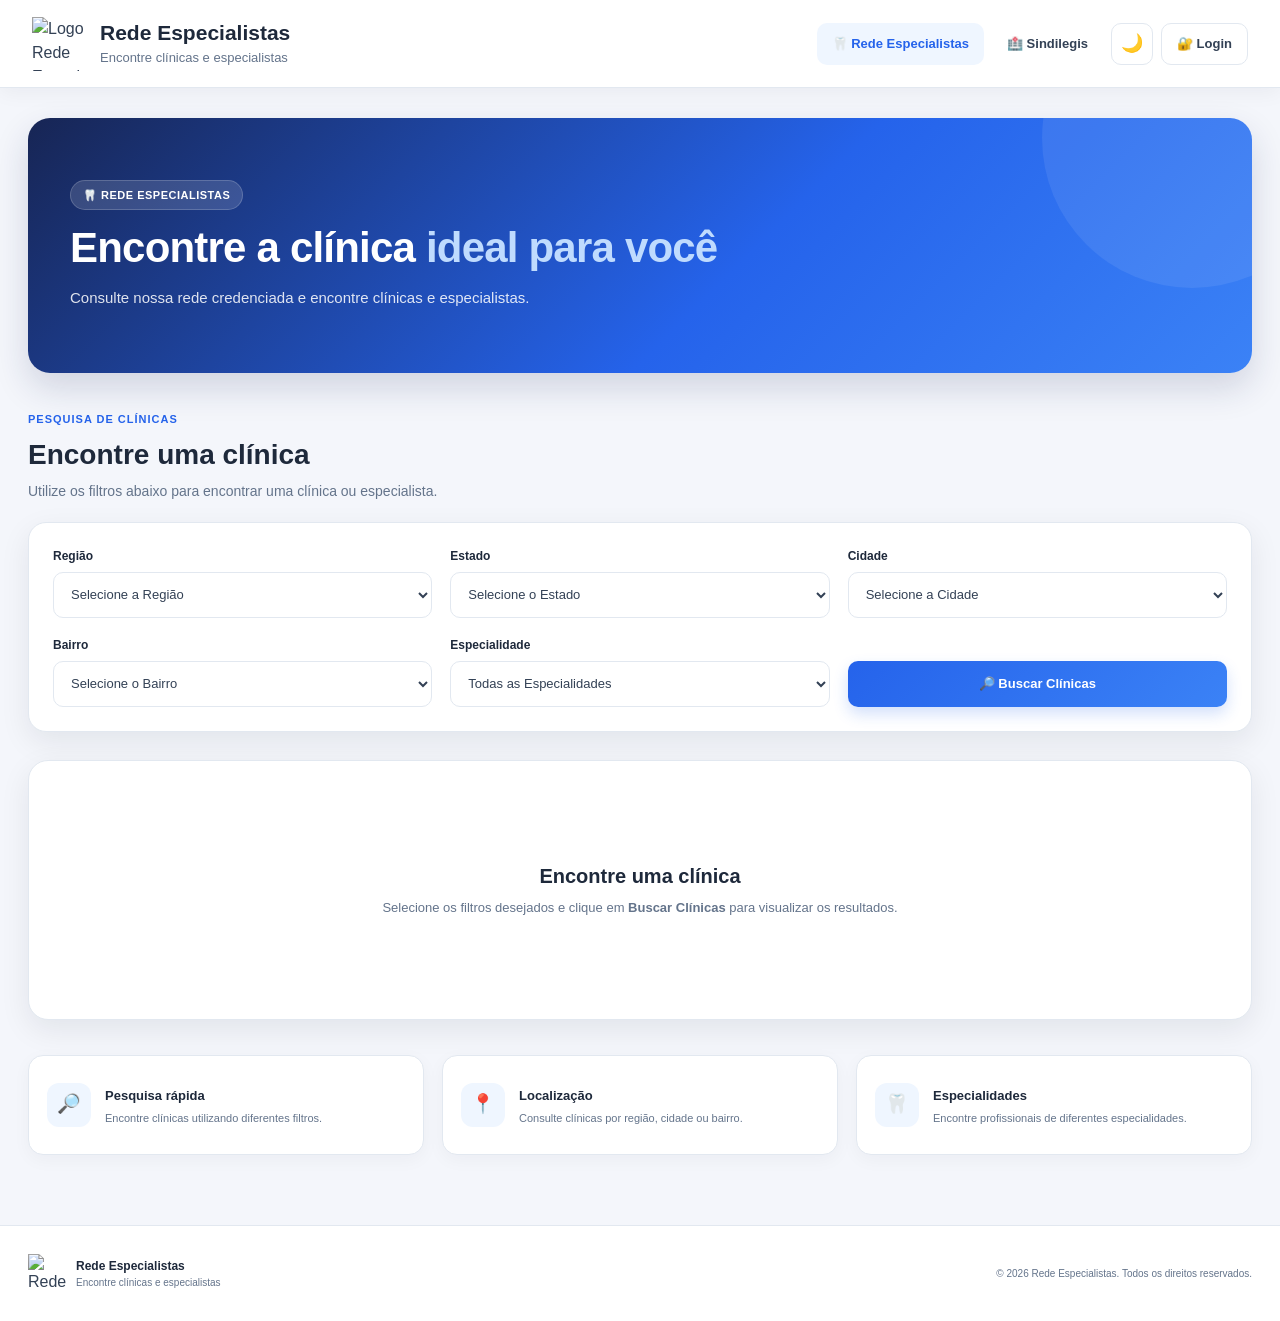
==== commit b4c62b94: "Refactor index.html for improved readability Removed unnecessary comments and whitespace for cleaner" ====
--- a/index.html
+++ b/index.html
@@ -2,13 +2,8 @@
 <html lang="pt-BR">
 
 <head>
-
     <meta charset="UTF-8">
-
-    <meta
-        name="viewport"
-        content="width=device-width, initial-scale=1.0"
-    >
+    <meta name="viewport" content="width=device-width, initial-scale=1.0">
 
     <meta
         name="description"
@@ -17,27 +12,13 @@
 
     <title>Rede Especialistas</title>
 
-    <link
-        rel="icon"
-        type="image/png"
-        href="img/tooth.png"
-    >
-
-    <link
-        rel="stylesheet"
-        href="css/style.css"
-    >
-
+    <link rel="icon" type="image/png" href="img/tooth.png">
+    <link rel="stylesheet" href="css/style.css">
 </head>
 
-
 <body>
 
-
-    <!-- =====================================================
-         CABEÇALHO
-         ===================================================== -->
-
+    <!-- CABEÇALHO -->
     <header class="header">
 
         <div class="header-left">
@@ -48,30 +29,14 @@
                 class="logo"
             >
 
-
             <div class="titulo-site">
-
-                <h1>
-                    Rede Especialistas
-                </h1>
-
-                <p>
-                    Encontre clínicas e especialistas
-                </p>
-
+                <h1>Rede Especialistas</h1>
+                <p>Encontre clínicas e especialistas</p>
             </div>
 
         </div>
 
-
-        <!-- =================================================
-             MENU
-             ================================================= -->
-
-        <nav
-            class="menu-topo"
-            aria-label="Menu principal"
-        >
+        <nav class="menu-topo" aria-label="Menu principal">
 
             <a
                 href="index.html"
@@ -80,14 +45,12 @@
                 🦷 Rede Especialistas
             </a>
 
-
             <a
                 href="sindilegis.html"
                 class="menu-link"
             >
                 🏥 Sindilegis
             </a>
-
 
             <button
                 type="button"
@@ -99,7 +62,6 @@
                 🌙
             </button>
 
-
             <a
                 href="login.html"
                 class="menu-link login-link"
@@ -112,18 +74,10 @@
     </header>
 
 
-
-    <!-- =====================================================
-         CONTEÚDO
-         ===================================================== -->
-
+    <!-- CONTEÚDO PRINCIPAL -->
     <main class="container">
 
-
-        <!-- =================================================
-             HERO / APRESENTAÇÃO
-             ================================================= -->
-
+        <!-- APRESENTAÇÃO -->
         <section class="hero-site">
 
             <div class="hero-texto">
@@ -131,53 +85,23 @@
                 <span class="hero-badge">
                     🦷 REDE ESPECIALISTAS
                 </span>
-
 
                 <h2>
                     Encontre a clínica
                     <span>ideal para você</span>
                 </h2>
 
-
                 <p>
                     Consulte nossa rede credenciada e encontre
-                    clínicas e profissionais por região,
-                    cidade, bairro ou especialidade.
+                    clínicas e especialistas.
                 </p>
 
             </div>
 
-
-            <div class="hero-destaque">
-
-                <div class="hero-icone">
-                    🏥
-                </div>
-
-
-                <div>
-
-                    <strong>
-                        Rede credenciada
-                    </strong>
-
-                    <span>
-                        Clínicas e especialistas
-                        próximos de você
-                    </span>
-
-                </div>
-
-            </div>
-
-        </section>
-
-
-
-        <!-- =================================================
-             TÍTULO DA BUSCA
-             ================================================= -->
-
+        </section>
+
+
+        <!-- TÍTULO DA PESQUISA -->
         <section class="titulo-principal">
 
             <div>
@@ -186,11 +110,9 @@
                     PESQUISA DE CLÍNICAS
                 </span>
 
-
                 <h2>
                     Encontre uma clínica
                 </h2>
-
 
                 <p>
                     Utilize os filtros abaixo para encontrar
@@ -202,19 +124,13 @@
         </section>
 
 
-
-        <!-- =================================================
-             FILTROS
-             ================================================= -->
-
+        <!-- FILTROS -->
         <section
             class="filtros"
             aria-label="Filtros de busca"
         >
 
-
             <!-- REGIÃO -->
-
             <div class="filtro">
 
                 <label for="regiao">
@@ -222,19 +138,15 @@
                 </label>
 
                 <select id="regiao">
-
                     <option value="">
                         Selecione a Região
                     </option>
-
-                </select>
-
-            </div>
-
+                </select>
+
+            </div>
 
 
             <!-- ESTADO -->
-
             <div class="filtro">
 
                 <label for="estado">
@@ -242,19 +154,15 @@
                 </label>
 
                 <select id="estado">
-
                     <option value="">
                         Selecione o Estado
                     </option>
-
-                </select>
-
-            </div>
-
+                </select>
+
+            </div>
 
 
             <!-- CIDADE -->
-
             <div class="filtro">
 
                 <label for="cidade">
@@ -262,19 +170,15 @@
                 </label>
 
                 <select id="cidade">
-
                     <option value="">
                         Selecione a Cidade
                     </option>
-
-                </select>
-
-            </div>
-
+                </select>
+
+            </div>
 
 
             <!-- BAIRRO -->
-
             <div class="filtro">
 
                 <label for="bairro">
@@ -282,19 +186,15 @@
                 </label>
 
                 <select id="bairro">
-
                     <option value="">
                         Selecione o Bairro
                     </option>
-
-                </select>
-
-            </div>
-
+                </select>
+
+            </div>
 
 
             <!-- ESPECIALIDADE -->
-
             <div class="filtro">
 
                 <label for="especialidade">
@@ -302,19 +202,15 @@
                 </label>
 
                 <select id="especialidade">
-
                     <option value="">
                         Todas as Especialidades
                     </option>
-
-                </select>
-
-            </div>
-
+                </select>
+
+            </div>
 
 
             <!-- BOTÃO -->
-
             <div class="filtro filtro-botao">
 
                 <button
@@ -330,11 +226,7 @@
         </section>
 
 
-
-        <!-- =================================================
-             ÁREA DE RESULTADOS
-             ================================================= -->
-
+        <!-- RESULTADOS -->
         <section
             id="resultado"
             aria-live="polite"
@@ -357,13 +249,8 @@
         </section>
 
 
-
-        <!-- =================================================
-             INFORMAÇÕES
-             ================================================= -->
-
+        <!-- INFORMAÇÕES -->
         <section class="informacoes-site">
-
 
             <div class="info-site-item">
 
@@ -387,7 +274,6 @@
             </div>
 
 
-
             <div class="info-site-item">
 
                 <div class="info-site-icone">
@@ -410,7 +296,6 @@
             </div>
 
 
-
             <div class="info-site-item">
 
                 <div class="info-site-icone">
@@ -437,11 +322,7 @@
     </main>
 
 
-
-    <!-- =====================================================
-         RODAPÉ
-         ===================================================== -->
-
+    <!-- RODAPÉ -->
     <footer class="rodape">
 
         <div class="rodape-conteudo">
@@ -480,24 +361,15 @@
     </footer>
 
 
-
-    <!-- =====================================================
-         SCRIPTS
-         ===================================================== -->
-
+    <!-- SCRIPTS -->
     <script src="https://cdn.jsdelivr.net/npm/@supabase/supabase-js@2"></script>
 
     <script src="js/supabase.js"></script>
-
     <script src="js/tema.js"></script>
-
     <script src="js/filtros.js"></script>
-
     <script src="js/cards.js"></script>
-
     <script src="js/especialistas.js"></script>
 
-
 </body>
 
 </html>
--- a/css/style.css
+++ b/css/style.css
@@ -1,11 +1,51 @@
-/* ============================================================
-   REDE ESPECIALISTAS / SINDILEGIS
-   VISUAL MODERNO E PROFISSIONAL
-   ============================================================ */
-
-/* ============================================================
+/* =========================================================
+   RESET
+========================================================= */
+
+* {
+    margin: 0;
+    padding: 0;
+    box-sizing: border-box;
+}
+
+html {
+    scroll-behavior: smooth;
+}
+
+body {
+    font-family: Arial, Helvetica, sans-serif;
+    background: #f4f6fb;
+    color: #334155;
+    line-height: 1.5;
+    transition:
+        background-color .25s ease,
+        color .25s ease;
+}
+
+button,
+input,
+select,
+textarea {
+    font: inherit;
+}
+
+button,
+a {
+    -webkit-tap-highlight-color: transparent;
+}
+
+a {
+    text-decoration: none;
+}
+
+button {
+    cursor: pointer;
+}
+
+
+/* =========================================================
    VARIÁVEIS
-   ============================================================ */
+========================================================= */
 
 :root {
     --azul-escuro: #172554;
@@ -27,20 +67,14 @@
 
     --borda: #e2e8f0;
 
-    --sombra-pequena: 0 4px 14px rgba(15, 23, 42, 0.06);
-    --sombra: 0 12px 35px rgba(15, 23, 42, 0.08);
-    --sombra-hover: 0 18px 45px rgba(15, 23, 42, 0.12);
-
-    --raio: 18px;
-    --raio-pequeno: 12px;
-
-    --transicao: 0.25s ease;
-}
-
-
-/* ============================================================
-   DARK MODE
-   ============================================================ */
+    --sombra:
+        0 10px 30px rgba(15, 23, 42, .08);
+}
+
+
+/* =========================================================
+   TEMA ESCURO
+========================================================= */
 
 body.dark {
     --fundo: #0f172a;
@@ -52,79 +86,23 @@
 
     --borda: #334155;
 
-    --sombra-pequena: 0 4px 14px rgba(0, 0, 0, 0.18);
-    --sombra: 0 12px 35px rgba(0, 0, 0, 0.30);
-    --sombra-hover: 0 18px 45px rgba(0, 0, 0, 0.40);
-}
-
-
-/* ============================================================
-   RESET
-   ============================================================ */
-
-* {
-    margin: 0;
-    padding: 0;
-    box-sizing: border-box;
-}
-
-html {
-    scroll-behavior: smooth;
-}
-
-body {
-    min-height: 100vh;
-
-    font-family:
-        Arial,
-        Helvetica,
-        sans-serif;
-
-    background:
-        radial-gradient(
-            circle at top left,
-            rgba(37, 99, 235, 0.06),
-            transparent 30%
-        ),
-        var(--fundo);
-
-    color: var(--texto);
-
-    transition:
-        background var(--transicao),
-        color var(--transicao);
-}
-
-body.sindilegis {
-    background:
-        radial-gradient(
-            circle at top left,
-            rgba(124, 58, 237, 0.07),
-            transparent 30%
-        ),
-        var(--fundo);
-}
-
-button,
-input,
-select {
-    font: inherit;
-}
-
-
-/* ============================================================
+    --sombra:
+        0 10px 30px rgba(0, 0, 0, .30);
+
+    background: #0f172a;
+    color: #cbd5e1;
+}
+
+
+/* =========================================================
    HEADER
-   ============================================================ */
+========================================================= */
 
 .header {
-    position: sticky;
-    top: 0;
-
-    z-index: 1000;
-
     width: 100%;
-
-    min-height: 82px;
+    min-height: 88px;
+
+    padding: 14px 32px;
 
     display: flex;
     align-items: center;
@@ -132,35 +110,36 @@
 
     gap: 30px;
 
-    padding: 12px 42px;
-
-    background: rgba(255, 255, 255, 0.94);
+    background: var(--card);
 
     border-bottom: 1px solid var(--borda);
 
     box-shadow:
-        0 4px 20px rgba(15, 23, 42, 0.05);
-
-    backdrop-filter: blur(14px);
-
-    transition:
-        background var(--transicao),
-        border-color var(--transicao);
+        0 4px 20px rgba(15, 23, 42, .05);
+
+    position: relative;
+    z-index: 50;
 }
 
 body.dark .header {
-    background: rgba(15, 23, 42, 0.94);
-}
-
-
-/* ============================================================
-   LOGO + TÍTULO
-   ============================================================ */
+    background: #111827;
+
+    border-color: #334155;
+
+    box-shadow:
+        0 4px 20px rgba(0, 0, 0, .25);
+}
+
+
+/* =========================================================
+   HEADER ESQUERDO
+========================================================= */
 
 .header-left {
     display: flex;
     align-items: center;
-    gap: 15px;
+
+    gap: 14px;
 
     min-width: 0;
 }
@@ -175,342 +154,476 @@
 }
 
 .titulo-site {
-    display: flex;
-    flex-direction: column;
-    gap: 3px;
+    min-width: 0;
 }
 
 .titulo-site h1 {
-    color: var(--azul-escuro);
-
-    font-size: 22px;
+    color: var(--texto-forte);
+
+    font-size: 21px;
+    line-height: 1.2;
+
     font-weight: 800;
-
-    letter-spacing: -0.4px;
-}
-
-body.sindilegis .titulo-site h1 {
-    color: var(--roxo);
 }
 
 .titulo-site p {
+    margin-top: 3px;
+
     color: var(--texto-claro);
 
     font-size: 13px;
 }
 
 
-/* ============================================================
+/* =========================================================
    MENU SUPERIOR
-   ============================================================ */
+========================================================= */
 
 .menu-topo {
     display: flex;
     align-items: center;
 
     gap: 8px;
+
+    flex-wrap: wrap;
 }
 
 .menu-link {
+    display: inline-flex;
+    align-items: center;
+    justify-content: center;
+
+    min-height: 42px;
+
+    padding: 0 15px;
+
+    border-radius: 10px;
+
+    color: var(--texto);
+    background: transparent;
+
+    font-size: 13px;
+    font-weight: 700;
+
+    transition:
+        background .2s ease,
+        color .2s ease,
+        transform .2s ease;
+}
+
+.menu-link:hover {
+    background: #eff6ff;
+    color: var(--azul);
+}
+
+.menu-link.ativo {
+    background: #eff6ff;
+    color: var(--azul);
+}
+
+body.dark .menu-link {
+    color: #cbd5e1;
+}
+
+body.dark .menu-link:hover,
+body.dark .menu-link.ativo {
+    background: #1e293b;
+    color: #93c5fd;
+}
+
+.login-link {
+    border: 1px solid var(--borda);
+}
+
+.login-link:hover {
+    border-color: #bfdbfe;
+}
+
+body.dark .login-link {
+    border-color: #334155;
+    background: #111827;
+}
+
+body.dark .login-link:hover {
+    background: #1e293b;
+    border-color: #475569;
+}
+
+
+/* =========================================================
+   BOTÃO TEMA
+========================================================= */
+
+.btn-tema {
+    width: 42px;
+    height: 42px;
+
+    border: 1px solid var(--borda);
+    border-radius: 10px;
+
+    background: var(--card);
+    color: var(--texto-forte);
+
+    display: flex;
+    align-items: center;
+    justify-content: center;
+
+    font-size: 18px;
+
+    transition:
+        background .2s ease,
+        transform .2s ease;
+}
+
+.btn-tema:hover {
+    background: #f8fafc;
+
+    transform: translateY(-1px);
+}
+
+body.dark .btn-tema {
+    background: #1e293b;
+    border-color: #475569;
+    color: #f8fafc;
+}
+
+body.dark .btn-tema:hover {
+    background: #334155;
+}
+
+
+/* =========================================================
+   CONTAINER
+========================================================= */
+
+.container {
+    width: calc(100% - 56px);
+
+    max-width: 1450px;
+
+    margin: 0 auto;
+
+    padding: 30px 0 50px;
+}
+
+
+/* =========================================================
+   HERO
+========================================================= */
+
+.hero-site {
+    min-height: 255px;
+
+    padding: 38px 42px;
+
+    border-radius: 22px;
+
+    display: flex;
+    align-items: center;
+    justify-content: space-between;
+
+    gap: 40px;
+
+    color: #ffffff;
+
+    overflow: hidden;
+
     position: relative;
 
-    display: inline-flex;
-    align-items: center;
-    justify-content: center;
-
-    min-height: 42px;
-
-    padding: 0 15px;
-
-    border-radius: 11px;
-
-    color: var(--texto);
-
-    text-decoration: none;
-
-    font-size: 14px;
-    font-weight: 700;
-
-    transition:
-        color var(--transicao),
-        background var(--transicao),
-        transform var(--transicao);
-}
-
-.menu-link:hover {
-    color: var(--azul);
-    background: rgba(37, 99, 235, 0.07);
-
-    transform: translateY(-1px);
-}
-
-body.sindilegis .menu-link:hover {
-    color: var(--roxo);
-    background: rgba(124, 58, 237, 0.07);
-}
-
-.menu-link.ativo {
-    color: #ffffff;
+    box-shadow:
+        0 15px 35px rgba(23, 37, 84, .16);
 
     background:
         linear-gradient(
             135deg,
-            var(--azul),
-            var(--azul-claro)
+            #172554 0%,
+            #2563eb 58%,
+            #3b82f6 100%
         );
-
-    box-shadow:
-        0 6px 15px rgba(37, 99, 235, 0.22);
-}
-
-body.sindilegis .menu-link.ativo {
+}
+
+.hero-site::after {
+    content: "";
+
+    position: absolute;
+
+    width: 300px;
+    height: 300px;
+
+    right: -90px;
+    top: -130px;
+
+    border-radius: 50%;
+
+    background: rgba(255, 255, 255, .08);
+}
+
+body.sindilegis .hero-site {
     background:
         linear-gradient(
             135deg,
-            var(--roxo),
-            var(--roxo-claro)
+            #172554 0%,
+            #581c87 55%,
+            #7c3aed 100%
         );
-
-    box-shadow:
-        0 6px 15px rgba(124, 58, 237, 0.25);
-}
-
-
-/* ============================================================
-   BOTÃO TEMA
-   ============================================================ */
-
-.btn-tema {
-    width: 42px;
-    height: 42px;
+}
+
+.hero-texto {
+    max-width: 720px;
+
+    position: relative;
+    z-index: 2;
+}
+
+.hero-badge {
+    display: inline-flex;
+    align-items: center;
+
+    min-height: 30px;
+
+    padding: 0 12px;
+
+    border-radius: 999px;
+
+    background: rgba(255, 255, 255, .14);
+
+    border: 1px solid rgba(255, 255, 255, .18);
+
+    font-size: 11px;
+    font-weight: 800;
+
+    letter-spacing: .5px;
+}
+
+.hero-texto h2 {
+    margin-top: 14px;
+
+    font-size: 42px;
+    line-height: 1.12;
+
+    font-weight: 800;
+
+    letter-spacing: -.8px;
+}
+
+.hero-texto h2 span {
+    color: #bfdbfe;
+}
+
+body.sindilegis .hero-texto h2 span {
+    color: #ddd6fe;
+}
+
+.hero-texto p {
+    max-width: 670px;
+
+    margin-top: 14px;
+
+    color: rgba(255, 255, 255, .86);
+
+    font-size: 15px;
+    line-height: 1.7;
+}
+
+
+/* =========================================================
+   HERO DESTAQUE
+========================================================= */
+
+.hero-destaque {
+    min-width: 300px;
+
+    padding: 18px;
+
+    display: flex;
+    align-items: center;
+
+    gap: 15px;
+
+    border-radius: 16px;
+
+    background: rgba(255, 255, 255, .11);
+
+    border: 1px solid rgba(255, 255, 255, .16);
+
+    backdrop-filter: blur(8px);
+
+    position: relative;
+    z-index: 2;
+}
+
+.hero-icone {
+    width: 58px;
+    height: 58px;
 
     display: flex;
     align-items: center;
     justify-content: center;
 
-    border: 1px solid var(--borda);
-
-    border-radius: 11px;
-
-    background: var(--card);
-
-    color: var(--texto);
-
-    cursor: pointer;
-
-    transition:
-        transform var(--transicao),
-        background var(--transicao),
-        border-color var(--transicao);
-}
-
-.btn-tema:hover {
-    transform: translateY(-2px);
-
-    border-color: var(--azul);
-
-    background: rgba(37, 99, 235, 0.06);
-}
-
-body.sindilegis .btn-tema:hover {
-    border-color: var(--roxo);
-
-    background: rgba(124, 58, 237, 0.06);
-}
-
-
-/* ============================================================
-   LOGIN
-   ============================================================ */
-
-.login-link {
-    border: 1px solid var(--borda);
-}
-
-.login-link:hover {
-    border-color: var(--azul);
-}
-
-body.sindilegis .login-link:hover {
-    border-color: var(--roxo);
-}
-
-
-/* ============================================================
-   CONTAINER PRINCIPAL
-   ============================================================ */
-
-.container {
-    width: min(1380px, calc(100% - 48px));
-
-    margin: 0 auto;
-
-    padding: 55px 0 70px;
-}
-
-
-/* ============================================================
+    border-radius: 14px;
+
+    background: rgba(255, 255, 255, .16);
+
+    font-size: 27px;
+}
+
+.hero-destaque strong {
+    display: block;
+
+    color: #ffffff;
+
+    font-size: 14px;
+}
+
+.hero-destaque span {
+    display: block;
+
+    margin-top: 3px;
+
+    color: rgba(255, 255, 255, .72);
+
+    font-size: 12px;
+}
+
+
+/* =========================================================
    TÍTULO PRINCIPAL
-   ============================================================ */
+========================================================= */
 
 .titulo-principal {
-    margin-bottom: 28px;
-
-    padding-left: 4px;
+    margin: 38px 0 20px;
+
+    display: flex;
+    justify-content: space-between;
+    align-items: flex-end;
+}
+
+.section-label {
+    display: block;
+
+    margin-bottom: 6px;
+
+    color: var(--azul);
+
+    font-size: 11px;
+    font-weight: 800;
+
+    letter-spacing: 1px;
 }
 
 .titulo-principal h2 {
     color: var(--texto-forte);
 
-    font-size: clamp(27px, 3vw, 38px);
+    font-size: 28px;
 
     font-weight: 800;
-
-    letter-spacing: -1px;
-
-    line-height: 1.15;
-
-    margin-bottom: 9px;
 }
 
 .titulo-principal p {
+    margin-top: 5px;
+
     color: var(--texto-claro);
 
-    font-size: 15px;
-
-    line-height: 1.6;
-}
-
-
-/* ============================================================
+    font-size: 14px;
+}
+
+
+/* =========================================================
    FILTROS
-   ============================================================ */
+========================================================= */
 
 .filtros {
+    padding: 24px;
+
     display: grid;
 
     grid-template-columns:
-        repeat(5, minmax(0, 1fr))
-        180px;
-
-    gap: 16px;
-
-    padding: 23px;
-
-    margin-bottom: 38px;
+        repeat(3, minmax(0, 1fr));
+
+    gap: 18px;
 
     background: var(--card);
 
     border: 1px solid var(--borda);
 
-    border-radius: 20px;
+    border-radius: 18px;
 
     box-shadow: var(--sombra);
-
-    position: relative;
-}
-
-.filtros::before {
-    content: "";
-
-    position: absolute;
-
-    left: 0;
-    top: 20px;
-    bottom: 20px;
-
-    width: 4px;
-
-    border-radius: 0 5px 5px 0;
-
-    background:
-        linear-gradient(
-            to bottom,
-            var(--azul),
-            var(--azul-claro)
-        );
-}
-
-body.sindilegis .filtros::before {
-    background:
-        linear-gradient(
-            to bottom,
-            var(--roxo),
-            var(--roxo-claro)
-        );
-}
-
-
-/* ============================================================
-   FILTRO INDIVIDUAL
-   ============================================================ */
+}
 
 .filtro {
     display: flex;
     flex-direction: column;
 
-    gap: 8px;
+    gap: 7px;
 }
 
 .filtro label {
     color: var(--texto-forte);
 
     font-size: 12px;
-
     font-weight: 800;
-
-    text-transform: uppercase;
-
-    letter-spacing: 0.5px;
 }
 
 .filtro select {
     width: 100%;
-
-    height: 47px;
-
-    padding: 0 14px;
-
+    height: 46px;
+
+    padding: 0 13px;
+
+    border: 1px solid var(--borda);
+    border-radius: 10px;
+
+    background: var(--card);
     color: var(--texto);
 
-    background: var(--card);
-
-    border: 1px solid var(--borda);
-
-    border-radius: 11px;
-
     outline: none;
 
-    cursor: pointer;
+    font-size: 13px;
 
     transition:
-        border-color var(--transicao),
-        box-shadow var(--transicao),
-        background var(--transicao);
-}
-
-.filtro select:hover {
-    border-color: #cbd5e1;
+        border-color .2s ease,
+        box-shadow .2s ease;
 }
 
 .filtro select:focus {
     border-color: var(--azul);
 
     box-shadow:
-        0 0 0 4px rgba(37, 99, 235, 0.10);
-}
-
-body.sindilegis .filtro select:focus {
-    border-color: var(--roxo);
+        0 0 0 3px rgba(37, 99, 235, .10);
+}
+
+body.dark .filtros {
+    background: #1e293b;
+
+    border-color: #334155;
 
     box-shadow:
-        0 0 0 4px rgba(124, 58, 237, 0.10);
-}
-
-
-/* ============================================================
+        0 10px 30px rgba(0, 0, 0, .25);
+}
+
+body.dark .filtro label {
+    color: #e2e8f0;
+}
+
+body.dark .filtro select {
+    background: #0f172a;
+
+    border-color: #475569;
+
+    color: #e2e8f0;
+}
+
+body.dark .filtro select option {
+    background: #1e293b;
+
+    color: #f8fafc;
+}
+
+
+/* =========================================================
    BOTÃO BUSCAR
-   ============================================================ */
+========================================================= */
 
 .filtro-botao {
     justify-content: flex-end;
@@ -518,753 +631,845 @@
 
 .btn-buscar {
     width: 100%;
-
-    height: 47px;
-
-    border: none;
-
-    border-radius: 11px;
+    height: 46px;
+
+    border: 0;
+    border-radius: 10px;
 
     background:
         linear-gradient(
             135deg,
-            var(--azul),
-            var(--azul-claro)
+            #2563eb,
+            #3b82f6
         );
 
     color: #ffffff;
 
+    font-size: 13px;
     font-weight: 800;
 
-    cursor: pointer;
-
     box-shadow:
-        0 8px 18px rgba(37, 99, 235, 0.20);
+        0 7px 15px rgba(37, 99, 235, .20);
 
     transition:
-        transform var(--transicao),
-        box-shadow var(--transicao);
+        transform .2s ease,
+        box-shadow .2s ease;
 }
 
 .btn-buscar:hover {
-    transform: translateY(-2px);
+    transform: translateY(-1px);
 
     box-shadow:
-        0 12px 25px rgba(37, 99, 235, 0.28);
-}
-
-.btn-buscar:active {
-    transform: translateY(0);
-}
-
-body.sindilegis .btn-buscar {
+        0 10px 20px rgba(37, 99, 235, .26);
+}
+
+
+/* =========================================================
+   RESULTADOS
+========================================================= */
+
+#resultado {
+    margin-top: 28px;
+}
+
+
+/* =========================================================
+   GRID DOS CARDS
+========================================================= */
+
+.cards {
+    display: grid;
+
+    grid-template-columns:
+        repeat(2, minmax(0, 1fr));
+
+    gap: 24px;
+
+    align-items: stretch;
+}
+
+
+/* =========================================================
+   CARD
+========================================================= */
+
+.card {
+    min-width: 0;
+
+    min-height: 420px;
+
+    display: flex;
+    flex-direction: column;
+
+    background: var(--card);
+
+    border: 1px solid var(--borda);
+
+    border-radius: 20px;
+
+    overflow: hidden;
+
+    box-shadow:
+        0 8px 24px rgba(15, 23, 42, .07);
+
+    transition:
+        transform .22s ease,
+        box-shadow .22s ease,
+        border-color .22s ease;
+}
+
+.card:hover {
+    transform: translateY(-3px);
+
+    border-color: #cbd5e1;
+
+    box-shadow:
+        0 16px 35px rgba(15, 23, 42, .12);
+}
+
+body.dark .card {
+    background: #1e293b;
+
+    border-color: #334155;
+
+    box-shadow:
+        0 10px 30px rgba(0, 0, 0, .25);
+}
+
+body.dark .card:hover {
+    border-color: #475569;
+
+    box-shadow:
+        0 18px 40px rgba(0, 0, 0, .35);
+}
+
+
+/* =========================================================
+   CABEÇALHO DO CARD
+========================================================= */
+
+.cardHeader {
+    min-height: 112px;
+
+    padding: 23px 25px;
+
+    display: flex;
+    align-items: center;
+    justify-content: space-between;
+
+    gap: 18px;
+
+    border-bottom: 1px solid var(--borda);
+
     background:
         linear-gradient(
-            135deg,
-            var(--roxo),
-            var(--roxo-claro)
+            180deg,
+            rgba(248, 250, 252, .65),
+            transparent
         );
-
-    box-shadow:
-        0 8px 18px rgba(124, 58, 237, 0.20);
-}
-
-body.sindilegis .btn-buscar:hover {
-    box-shadow:
-        0 12px 25px rgba(124, 58, 237, 0.28);
-}
-
-
-/* ============================================================
-   RESULTADOS
-   ============================================================ */
-
-#resultado {
-    width: 100%;
-}
-
-#resultado > h2 {
+}
+
+body.dark .cardHeader {
+    background:
+        linear-gradient(
+            180deg,
+            rgba(30, 41, 59, .95),
+            #1e293b
+        );
+
+    border-color: #334155;
+}
+
+.cardHeader-principal {
+    min-width: 0;
+
+    display: flex;
+    align-items: center;
+
+    gap: 16px;
+}
+
+.card-icone-clinica {
+    width: 62px;
+    height: 62px;
+
+    flex-shrink: 0;
+
+    display: flex;
+    align-items: center;
+    justify-content: center;
+
+    border-radius: 16px;
+
+    background:
+        linear-gradient(
+            145deg,
+            #eff6ff,
+            #eef2ff
+        );
+
+    border: 1px solid #dbeafe;
+
+    font-size: 27px;
+}
+
+body.dark .card-icone-clinica {
+    background: #172554;
+
+    border-color: #1e3a8a;
+}
+
+.card-titulo {
+    min-width: 0;
+}
+
+.card-titulo h3 {
+    max-width: 360px;
+
+    overflow: hidden;
+    text-overflow: ellipsis;
+
     color: var(--texto-forte);
 
-    font-size: 20px;
-
-    margin-bottom: 20px;
-}
-
-
-/* ============================================================
-   GRID DE CARDS
-   ============================================================ */
-
-#resultado:not(.semResultado) {
+    font-size: 19px;
+    line-height: 1.25;
+
+    font-weight: 800;
+}
+
+.card-rede {
+    margin-top: 7px;
+
+    display: flex;
+    align-items: center;
+
+    gap: 5px;
+
+    color: var(--azul);
+
+    font-size: 11px;
+    font-weight: 700;
+}
+
+body.sindilegis .card-rede {
+    color: var(--roxo);
+}
+
+body.dark .card-titulo h3 {
+    color: #f8fafc;
+}
+
+body.dark .card-rede {
+    color: #60a5fa;
+}
+
+body.dark.sindilegis .card-rede {
+    color: #a78bfa;
+}
+
+.card-status {
+    flex-shrink: 0;
+
+    display: inline-flex;
+    align-items: center;
+
+    gap: 5px;
+
+    color: var(--verde);
+
+    font-size: 11px;
+    font-weight: 800;
+}
+
+.card-status span {
+    font-size: 10px;
+}
+
+body.dark .card-status {
+    color: #34d399;
+}
+
+
+/* =========================================================
+   CORPO DO CARD
+========================================================= */
+
+.card-corpo {
+    flex: 1;
+
+    padding: 23px 25px 24px;
+
+    display: flex;
+    flex-direction: column;
+}
+
+
+/* =========================================================
+   INFORMAÇÕES DO CARD
+========================================================= */
+
+.card-informacoes {
+    display: flex;
+    flex-direction: column;
+
+    gap: 17px;
+}
+
+.card-info-item {
+    display: flex;
+    align-items: flex-start;
+
+    gap: 13px;
+
+    min-width: 0;
+}
+
+.card-info-icone {
+    width: 38px;
+    height: 38px;
+
+    flex-shrink: 0;
+
+    display: flex;
+    align-items: center;
+    justify-content: center;
+
+    border-radius: 11px;
+
+    background: #f1f5f9;
+
+    font-size: 16px;
+}
+
+body.dark .card-info-icone {
+    background: #334155;
+}
+
+.card-info-conteudo {
+    min-width: 0;
+
+    display: flex;
+    flex-direction: column;
+
+    padding-top: 1px;
+}
+
+.card-info-label {
+    margin-bottom: 3px;
+
+    color: var(--texto-claro);
+
+    font-size: 9px;
+    font-weight: 800;
+
+    letter-spacing: .9px;
+
+    text-transform: uppercase;
+}
+
+.card-info-conteudo strong {
+    color: var(--texto-forte);
+
+    font-size: 12px;
+    line-height: 1.5;
+
+    font-weight: 700;
+
+    overflow-wrap: anywhere;
+}
+
+.card-info-conteudo > span:last-child {
+    color: var(--texto-claro);
+
+    font-size: 11px;
+    line-height: 1.45;
+}
+
+body.dark .card-info-label {
+    color: #94a3b8;
+}
+
+body.dark .card-info-conteudo strong {
+    color: #f1f5f9;
+}
+
+body.dark .card-info-conteudo > span:last-child {
+    color: #94a3b8;
+}
+
+
+/* =========================================================
+   ESPECIALIDADES
+========================================================= */
+
+.card-secao {
+    margin-top: 21px;
+
+    padding-top: 19px;
+
+    border-top: 1px solid var(--borda);
+}
+
+.card-secao-titulo {
+    margin-bottom: 12px;
+
+    color: var(--texto);
+
+    font-size: 13px;
+    font-weight: 700;
+}
+
+.tags {
+    display: flex;
+
+    flex-wrap: wrap;
+
+    gap: 7px;
+}
+
+.tag {
+    display: inline-flex;
+    align-items: center;
+    justify-content: center;
+
+    min-height: 30px;
+
+    padding: 0 11px;
+
+    border-radius: 8px;
+
+    background: #f8fafc;
+
+    border: 1px solid var(--borda);
+
+    color: var(--texto);
+
+    font-size: 10px;
+    font-weight: 700;
+
+    transition:
+        background .2s ease,
+        border-color .2s ease;
+}
+
+.tag:hover {
+    background: #eff6ff;
+
+    border-color: #bfdbfe;
+}
+
+body.dark .card-secao {
+    border-color: #334155;
+}
+
+body.dark .card-secao-titulo {
+    color: #e2e8f0;
+}
+
+body.dark .tag {
+    background: #273449;
+
+    border-color: #475569;
+
+    color: #dbeafe;
+}
+
+body.dark .tag:hover {
+    background: #334155;
+
+    border-color: #64748b;
+}
+
+
+/* =========================================================
+   BOTÕES DO CARD
+========================================================= */
+
+.acoes {
+    margin-top: auto;
+
+    padding-top: 22px;
+
     display: grid;
 
     grid-template-columns:
         repeat(2, minmax(0, 1fr));
 
-    gap: 22px;
-}
-
-
-/* ============================================================
-   CARD DA CLÍNICA
-   ============================================================ */
-
-.card {
-    position: relative;
-
-    overflow: hidden;
+    gap: 11px;
+}
+
+.btnAcao {
+    min-height: 44px;
+
+    padding: 0 12px;
+
+    display: flex;
+    align-items: center;
+    justify-content: center;
+
+    border-radius: 10px;
+
+    font-size: 12px;
+    font-weight: 800;
+
+    transition:
+        transform .2s ease,
+        box-shadow .2s ease,
+        background .2s ease;
+}
+
+.btnAcao:hover {
+    transform: translateY(-1px);
+}
+
+.btn-mapa {
+    background: #eff6ff;
+
+    color: var(--azul);
+}
+
+.btn-mapa:hover {
+    background: #dbeafe;
+
+    box-shadow:
+        0 5px 12px rgba(37, 99, 235, .10);
+}
+
+.btn-whatsapp {
+    background: #ecfdf5;
+
+    color: #059669;
+}
+
+.btn-whatsapp:hover {
+    background: #d1fae5;
+
+    box-shadow:
+        0 5px 12px rgba(16, 185, 129, .10);
+}
+
+body.dark .btn-mapa {
+    background: #172554;
+
+    color: #93c5fd;
+}
+
+body.dark .btn-mapa:hover {
+    background: #1e3a8a;
+}
+
+body.dark .btn-whatsapp {
+    background: #064e3b;
+
+    color: #6ee7b7;
+}
+
+body.dark .btn-whatsapp:hover {
+    background: #065f46;
+}
+
+
+/* =========================================================
+   SEM RESULTADO
+========================================================= */
+
+.semResultado {
+    min-height: 260px;
+
+    padding: 45px 25px;
+
+    display: flex;
+    flex-direction: column;
+
+    align-items: center;
+    justify-content: center;
+
+    text-align: center;
 
     background: var(--card);
 
     border: 1px solid var(--borda);
 
-    border-radius: var(--raio);
+    border-radius: 20px;
 
     box-shadow: var(--sombra);
-
-    transition:
-        transform var(--transicao),
-        box-shadow var(--transicao),
-        border-color var(--transicao);
-}
-
-.card::before {
-    content: "";
-
-    position: absolute;
+}
+
+.semResultado-icone {
+    width: 64px;
+    height: 64px;
+
+    margin-bottom: 15px;
+
+    display: flex;
+    align-items: center;
+    justify-content: center;
+
+    border-radius: 18px;
+
+    background: #eff6ff;
+
+    font-size: 28px;
+}
+
+.semResultado h2 {
+    color: var(--texto-forte);
+
+    font-size: 20px;
+}
+
+.semResultado p {
+    max-width: 520px;
+
+    margin-top: 7px;
+
+    color: var(--texto-claro);
+
+    font-size: 13px;
+}
+
+body.dark .semResultado {
+    background: #1e293b;
+
+    border-color: #334155;
+
+    box-shadow:
+        0 10px 30px rgba(0, 0, 0, .25);
+}
+
+body.dark .semResultado-icone {
+    background: #172554;
+}
+
+body.dark .semResultado h2 {
+    color: #f8fafc;
+}
+
+body.dark .semResultado p {
+    color: #94a3b8;
+}
+
+
+/* =========================================================
+   INFORMAÇÕES DO SITE
+========================================================= */
+
+.informacoes-site {
+    margin-top: 35px;
+
+    display: grid;
+
+    grid-template-columns:
+        repeat(3, minmax(0, 1fr));
+
+    gap: 18px;
+}
+
+.info-site-item {
+    min-height: 100px;
+
+    padding: 18px;
+
+    display: flex;
+    align-items: center;
+
+    gap: 14px;
+
+    background: var(--card);
+
+    border: 1px solid var(--borda);
+
+    border-radius: 15px;
+
+    box-shadow:
+        0 5px 18px rgba(15, 23, 42, .04);
+}
+
+.info-site-icone {
+    width: 44px;
+    height: 44px;
+
+    flex-shrink: 0;
+
+    display: flex;
+    align-items: center;
+    justify-content: center;
+
+    border-radius: 12px;
+
+    background: #eff6ff;
+
+    font-size: 19px;
+}
+
+.info-site-item strong {
+    color: var(--texto-forte);
+
+    font-size: 13px;
+}
+
+.info-site-item p {
+    margin-top: 3px;
+
+    color: var(--texto-claro);
+
+    font-size: 11px;
+
+    line-height: 1.5;
+}
+
+body.dark .info-site-item {
+    background: #1e293b;
+
+    border-color: #334155;
+
+    box-shadow:
+        0 8px 25px rgba(0, 0, 0, .20);
+}
+
+body.dark .info-site-icone {
+    background: #172554;
+}
+
+body.dark .info-site-item strong {
+    color: #f8fafc;
+}
+
+body.dark .info-site-item p {
+    color: #94a3b8;
+}
+
+
+/* =========================================================
+   RODAPÉ
+========================================================= */
+
+.rodape {
+    margin-top: 20px;
+
+    border-top: 1px solid var(--borda);
+
+    background: var(--card);
+}
+
+.rodape-conteudo {
+    width: calc(100% - 56px);
+
+    max-width: 1450px;
+
+    min-height: 95px;
+
+    margin: 0 auto;
+
+    display: flex;
+    align-items: center;
+    justify-content: space-between;
+
+    gap: 30px;
+}
+
+.rodape-marca {
+    display: flex;
+    align-items: center;
+
+    gap: 10px;
+}
+
+.rodape-marca img {
+    width: 38px;
+    height: 38px;
+
+    object-fit: contain;
+}
+
+.rodape-marca strong {
+    display: block;
+
+    color: var(--texto-forte);
+
+    font-size: 12px;
+}
+
+.rodape-marca span {
+    display: block;
+
+    color: var(--texto-claro);
+
+    font-size: 10px;
+}
+
+.rodape-direitos {
+    color: var(--texto-claro);
+
+    font-size: 10px;
+}
+
+body.dark .rodape {
+    background: #111827;
+
+    border-color: #334155;
+}
+
+body.dark .rodape-marca strong {
+    color: #f8fafc;
+}
+
+body.dark .rodape-marca span,
+body.dark .rodape-direitos {
+    color: #94a3b8;
+}
+
+
+/* =========================================================
+   =========================================================
+   ADMINISTRATIVO
+   =========================================================
+========================================================= */
+
+
+/* =========================================================
+   MENU LATERAL
+========================================================= */
+
+.menu {
+    position: fixed;
 
     top: 0;
     left: 0;
-    right: 0;
-
-    height: 4px;
-
-    background:
-        linear-gradient(
-            90deg,
-            var(--azul),
-            var(--azul-claro)
-        );
-}
-
-body.sindilegis .card::before {
-    background:
-        linear-gradient(
-            90deg,
-            var(--roxo),
-            var(--roxo-claro)
-        );
-}
-
-.card:hover {
-    transform: translateY(-5px);
-
-    box-shadow: var(--sombra-hover);
-
-    border-color: rgba(37, 99, 235, 0.25);
-}
-
-body.sindilegis .card:hover {
-    border-color: rgba(124, 58, 237, 0.25);
-}
-
-
-/* ============================================================
-   CABEÇALHO DO CARD
-   ============================================================ */
-
-.cardHeader {
-    display: flex;
-
-    align-items: flex-start;
-
-    justify-content: space-between;
-
-    gap: 16px;
-
-    padding: 25px 25px 18px;
-}
-
-.cardHeader h3 {
-    color: var(--texto-forte);
-
-    font-size: 20px;
-
-    line-height: 1.3;
-
-    font-weight: 800;
-
-    letter-spacing: -0.3px;
-}
-
-
-/* ============================================================
-   INFORMAÇÕES
-   ============================================================ */
-
-.info {
-    display: flex;
-
-    flex-direction: column;
-
-    gap: 10px;
-
-    padding: 0 25px 20px;
-}
-
-.info p {
-    display: flex;
-
-    align-items: flex-start;
-
-    gap: 10px;
-
-    color: var(--texto);
-
-    font-size: 14px;
-
-    line-height: 1.5;
-}
-
-.info p strong {
-    color: var(--texto-forte);
-}
-
-
-/* ============================================================
-   ESPECIALIDADES
-   ============================================================ */
-
-.especialidades {
-    margin: 0 25px;
-
-    padding-top: 18px;
-
-    border-top: 1px solid var(--borda);
-}
-
-.especialidades h4 {
-    margin-bottom: 12px;
-
-    color: var(--texto-claro);
-
-    font-size: 11px;
-
-    text-transform: uppercase;
-
-    letter-spacing: 0.7px;
-
-    font-weight: 800;
-}
-
-.tags {
-    display: flex;
-
-    flex-wrap: wrap;
-
-    gap: 7px;
-}
-
-.tag {
-    display: inline-flex;
-
-    align-items: center;
-
-    min-height: 29px;
-
-    padding: 5px 10px;
-
-    border-radius: 999px;
-
-    color: var(--azul);
-
-    background: rgba(37, 99, 235, 0.08);
-
-    border: 1px solid rgba(37, 99, 235, 0.13);
-
-    font-size: 12px;
-
-    font-weight: 700;
-}
-
-body.sindilegis .tag {
-    color: var(--roxo);
-
-    background: rgba(124, 58, 237, 0.08);
-
-    border-color: rgba(124, 58, 237, 0.14);
-}
-
-
-/* ============================================================
-   AÇÕES DO CARD
-   ============================================================ */
-
-.acoes {
-    display: flex;
-
-    flex-wrap: wrap;
-
-    gap: 9px;
-
-    padding: 20px 25px 25px;
-}
-
-.btnAcao {
-    min-height: 39px;
-
-    display: inline-flex;
-
-    align-items: center;
-
-    justify-content: center;
-
-    gap: 6px;
-
-    padding: 0 13px;
-
-    border-radius: 10px;
-
-    border: 1px solid var(--borda);
-
-    background: var(--card);
-
-    color: var(--texto);
-
-    text-decoration: none;
-
-    font-size: 12px;
-
-    font-weight: 800;
-
-    cursor: pointer;
-
-    transition:
-        transform var(--transicao),
-        background var(--transicao),
-        border-color var(--transicao),
-        color var(--transicao);
-}
-
-.btnAcao:hover {
-    transform: translateY(-2px);
-
-    color: var(--azul);
-
-    border-color: rgba(37, 99, 235, 0.35);
-
-    background: rgba(37, 99, 235, 0.06);
-}
-
-body.sindilegis .btnAcao:hover {
-    color: var(--roxo);
-
-    border-color: rgba(124, 58, 237, 0.35);
-
-    background: rgba(124, 58, 237, 0.06);
-}
-
-
-/* ============================================================
-   PRIMEIRO BOTÃO DE AÇÃO
-   ============================================================ */
-
-.btnAcao:first-child {
-    color: #ffffff;
-
-    border-color: transparent;
-
-    background: var(--azul);
-
-    box-shadow:
-        0 5px 12px rgba(37, 99, 235, 0.16);
-}
-
-.btnAcao:first-child:hover {
-    color: #ffffff;
-
-    background: var(--azul-claro);
-}
-
-body.sindilegis .btnAcao:first-child {
-    background: var(--roxo);
-
-    box-shadow:
-        0 5px 12px rgba(124, 58, 237, 0.16);
-}
-
-body.sindilegis .btnAcao:first-child:hover {
-    background: var(--roxo-claro);
-}
-
-
-/* ============================================================
-   SEM RESULTADO
-   ============================================================ */
-
-.semResultado {
-    width: 100%;
-
-    min-height: 280px;
-
-    display: flex;
-
-    flex-direction: column;
-
-    align-items: center;
-
-    justify-content: center;
-
-    text-align: center;
-
-    padding: 45px 25px;
-
-    background: var(--card);
-
-    border: 1px dashed var(--borda);
-
-    border-radius: 20px;
-
-    box-shadow: var(--sombra-pequena);
-}
-
-.semResultado::before {
-    content: "🦷";
-
-    width: 64px;
-    height: 64px;
-
-    display: flex;
-
-    align-items: center;
-    justify-content: center;
-
-    margin-bottom: 18px;
-
-    border-radius: 50%;
-
-    background: rgba(37, 99, 235, 0.08);
-
-    font-size: 28px;
-}
-
-body.sindilegis .semResultado::before {
-    background: rgba(124, 58, 237, 0.08);
-}
-
-.semResultado h2 {
-    color: var(--texto-forte);
-
-    font-size: 20px;
-
-    margin-bottom: 8px;
-}
-
-.semResultado p {
-    max-width: 520px;
-
-    color: var(--texto-claro);
-
-    font-size: 14px;
-
-    line-height: 1.6;
-}
-
-.semResultado strong {
-    color: var(--azul);
-}
-
-body.sindilegis .semResultado strong {
-    color: var(--roxo);
-}
-
-
-/* ============================================================
-   ANIMAÇÃO DOS CARDS
-   ============================================================ */
-
-.card {
-    animation: aparecerCard 0.35s ease both;
-}
-
-@keyframes aparecerCard {
-    from {
-        opacity: 0;
-        transform: translateY(12px);
-    }
-
-    to {
-        opacity: 1;
-        transform: translateY(0);
-    }
-}
-
-
-/* ============================================================
-   SCROLLBAR
-   ============================================================ */
-
-::-webkit-scrollbar {
-    width: 9px;
-}
-
-::-webkit-scrollbar-track {
-    background: var(--fundo);
-}
-
-::-webkit-scrollbar-thumb {
-    background: #cbd5e1;
-
-    border-radius: 20px;
-}
-
-body.dark ::-webkit-scrollbar-thumb {
-    background: #475569;
-}
-
-
-/* ============================================================
-   RESPONSIVIDADE
-   ============================================================ */
-
-@media (max-width: 1150px) {
-
-    .header {
-        padding: 12px 25px;
-    }
-
-    .container {
-        width: min(100% - 34px, 1000px);
-    }
-
-    .filtros {
-        grid-template-columns:
-            repeat(3, minmax(0, 1fr));
-    }
-
-    .filtro-botao {
-        grid-column: span 1;
-    }
-}
-
-
-@media (max-width: 900px) {
-
-    .header {
-        min-height: auto;
-
-        align-items: flex-start;
-
-        flex-direction: column;
-
-        gap: 14px;
-
-        padding: 15px 20px;
-    }
-
-    .header-left {
-        width: 100%;
-    }
-
-    .menu-topo {
-        width: 100%;
-
-        overflow-x: auto;
-
-        padding-bottom: 2px;
-    }
-
-    .menu-link {
-        white-space: nowrap;
-    }
-
-    #resultado:not(.semResultado) {
-        grid-template-columns: 1fr;
-    }
-}
-
-
-@media (max-width: 700px) {
-
-    .container {
-        width: calc(100% - 24px);
-
-        padding-top: 35px;
-    }
-
-    .titulo-principal h2 {
-        font-size: 28px;
-    }
-
-    .filtros {
-        grid-template-columns: 1fr;
-
-        padding: 18px;
-
-        border-radius: 16px;
-    }
-
-    .filtro-botao {
-        grid-column: auto;
-    }
-
-    .cardHeader {
-        padding: 21px 20px 15px;
-    }
-
-    .cardHeader h3 {
-        font-size: 18px;
-    }
-
-    .info {
-        padding: 0 20px 18px;
-    }
-
-    .especialidades {
-        margin: 0 20px;
-    }
-
-    .acoes {
-        padding: 18px 20px 21px;
-    }
-
-    .btnAcao {
-        flex: 1;
-
-        min-width: 110px;
-    }
-}
-
-
-@media (max-width: 480px) {
-
-    .header {
-        padding: 12px 15px;
-    }
-
-    .logo {
-        width: 46px;
-        height: 46px;
-    }
-
-    .titulo-site h1 {
-        font-size: 18px;
-    }
-
-    .titulo-site p {
-        font-size: 11px;
-    }
-
-    .menu-topo {
-        gap: 5px;
-    }
-
-    .menu-link {
-        min-height: 38px;
-
-        padding: 0 10px;
-
-        font-size: 12px;
-    }
-
-    .btn-tema {
-        width: 38px;
-        height: 38px;
-    }
-
-    .titulo-principal {
-        margin-bottom: 22px;
-    }
-
-    .titulo-principal h2 {
-        font-size: 25px;
-    }
-
-    .titulo-principal p {
-        font-size: 13px;
-    }
-
-    .card {
-        border-radius: 15px;
-    }
-
-    .acoes {
-        flex-direction: column;
-    }
-
-    .btnAcao {
-        width: 100%;
-    }
-}
-
-
-/* ============================================================
-   ACESSIBILIDADE
-   ============================================================ */
-
-button:focus-visible,
-a:focus-visible,
-select:focus-visible {
-    outline: 3px solid rgba(37, 99, 235, 0.25);
-
-    outline-offset: 2px;
-}
-
-body.sindilegis button:focus-visible,
-body.sindilegis a:focus-visible,
-body.sindilegis select:focus-visible {
-    outline-color: rgba(124, 58, 237, 0.25);
-}
-
-
-/* ============================================================
-   ADMIN - ESTRUTURA PRINCIPAL
-   ============================================================ */
-
-.menu {
-    position: fixed;
-
-    left: 0;
-    top: 0;
-    bottom: 0;
 
     width: 260px;
-
-    z-index: 1000;
-
-    display: flex;
-
-    flex-direction: column;
-
-    padding: 25px 16px;
+    height: 100vh;
+
+    padding: 24px 15px;
 
     overflow-y: auto;
+
+    z-index: 100;
 
     background:
         linear-gradient(
             180deg,
             #172554 0%,
-            #1e3a8a 52%,
+            #1e3a8a 50%,
             #581c87 100%
         );
 
+    color: #ffffff;
+
     box-shadow:
-        8px 0 30px rgba(15, 23, 42, 0.12);
+        5px 0 25px rgba(15, 23, 42, .15);
 }
 
 .menu-logo {
-    display: flex;
-
-    align-items: center;
-
-    justify-content: center;
-
-    padding-bottom: 25px;
-
-    margin-bottom: 15px;
-
-    border-bottom: 1px solid rgba(255, 255, 255, 0.12);
+    padding: 5px 10px 25px;
+
+    display: flex;
+    align-items: center;
+
+    gap: 12px;
+
+    border-bottom:
+        1px solid rgba(255, 255, 255, .12);
 }
 
 .logo-admin {
@@ -1272,22 +1477,158 @@
     height: 58px;
 
     object-fit: contain;
-}
-
-
-/* ============================================================
-   ADMIN - CONTEÚDO
-   ============================================================ */
+
+    border-radius: 14px;
+
+    background: rgba(255, 255, 255, .10);
+}
+
+.menu-logo div {
+    min-width: 0;
+}
+
+.menu-logo strong {
+    display: block;
+
+    color: #ffffff;
+
+    font-size: 15px;
+}
+
+.menu-logo span {
+    display: block;
+
+    margin-top: 2px;
+
+    color: rgba(255, 255, 255, .62);
+
+    font-size: 10px;
+}
+
+
+/* =========================================================
+   NAVEGAÇÃO ADMIN
+========================================================= */
+
+.menu-nav {
+    margin-top: 22px;
+
+    display: flex;
+    flex-direction: column;
+
+    gap: 5px;
+}
+
+.menu-btn {
+    width: 100%;
+    min-height: 45px;
+
+    padding: 0 13px;
+
+    display: flex;
+    align-items: center;
+
+    gap: 10px;
+
+    border: 0;
+    border-radius: 10px;
+
+    background: transparent;
+
+    color: rgba(255, 255, 255, .75);
+
+    text-align: left;
+
+    font-size: 12px;
+    font-weight: 700;
+
+    transition:
+        background .2s ease,
+        color .2s ease,
+        transform .2s ease;
+}
+
+.menu-btn:hover {
+    background: rgba(255, 255, 255, .09);
+
+    color: #ffffff;
+}
+
+.menu-btn.ativo {
+    background: rgba(255, 255, 255, .14);
+
+    color: #ffffff;
+
+    box-shadow:
+        inset 3px 0 0 #ffffff;
+}
+
+.menu-btn span {
+    font-size: 15px;
+}
+
+
+/* =========================================================
+   BOTÃO SAIR
+========================================================= */
+
+.btn-sair {
+    width: calc(100% - 30px);
+
+    min-height: 43px;
+
+    position: absolute;
+
+    left: 15px;
+    bottom: 20px;
+
+    padding: 0 13px;
+
+    display: flex;
+    align-items: center;
+
+    gap: 10px;
+
+    border: 1px solid rgba(255, 255, 255, .12);
+    border-radius: 10px;
+
+    background: rgba(255, 255, 255, .06);
+
+    color: rgba(255, 255, 255, .78);
+
+    font-size: 12px;
+    font-weight: 700;
+}
+
+.btn-sair:hover {
+    background: rgba(239, 68, 68, .16);
+
+    color: #ffffff;
+}
+
+
+/* =========================================================
+   CONTEÚDO ADMIN
+========================================================= */
 
 .conteudo {
+    min-height: 100vh;
+
     margin-left: 260px;
 
-    min-height: 100vh;
-
     padding: 35px;
 
     background: var(--fundo);
 }
+
+body.dark .conteudo {
+    background: #0f172a;
+}
+
+
+/* =========================================================
+   PÁGINAS
+========================================================= */
 
 .pagina {
     display: none;
@@ -1297,68 +1638,79 @@
     display: block;
 
     animation:
-        aparecerPagina 0.3s ease both;
-}
-
-@keyframes aparecerPagina {
+        aparecer .25s ease;
+}
+
+@keyframes aparecer {
+
     from {
         opacity: 0;
-        transform: translateY(8px);
+
+        transform:
+            translateY(5px);
     }
 
     to {
         opacity: 1;
-        transform: translateY(0);
-    }
-}
-
-
-/* ============================================================
-   ADMIN - TÍTULOS
-   ============================================================ */
+
+        transform:
+            translateY(0);
+    }
+}
+
+
+/* =========================================================
+   TÍTULOS ADMIN
+========================================================= */
 
 .titulo-pagina {
     margin-bottom: 25px;
+
+    display: flex;
+    align-items: flex-end;
+    justify-content: space-between;
+
+    gap: 20px;
 }
 
 .titulo-pagina h1,
 .titulo-pagina h2 {
     color: var(--texto-forte);
 
+    font-size: 27px;
+
     font-weight: 800;
-
-    letter-spacing: -0.5px;
 }
 
 .titulo-pagina p {
+    margin-top: 4px;
+
     color: var(--texto-claro);
 
-    margin-top: 6px;
-}
-
-
-/* ============================================================
-   ADMIN - PAINÉIS
-   ============================================================ */
+    font-size: 13px;
+}
+
+
+/* =========================================================
+   PAINEL
+========================================================= */
 
 .painel {
+    padding: 22px;
+
     background: var(--card);
 
     border: 1px solid var(--borda);
 
-    border-radius: 18px;
-
-    box-shadow: var(--sombra-pequena);
-
-    padding: 22px;
-
-    margin-bottom: 22px;
-}
-
-
-/* ============================================================
-   ADMIN - BOTÕES
-   ============================================================ */
+    border-radius: 16px;
+
+    box-shadow: var(--sombra);
+}
+
+
+/* =========================================================
+   BOTÕES ADMIN
+========================================================= */
 
 .btn-primario,
 .btn-secundario {
@@ -1366,216 +1718,583 @@
 
     padding: 0 16px;
 
-    border-radius: 10px;
+    border-radius: 9px;
+
+    font-size: 12px;
 
     font-weight: 800;
 
-    cursor: pointer;
-
     transition:
-        transform var(--transicao),
-        box-shadow var(--transicao),
-        background var(--transicao);
+        transform .2s ease,
+        box-shadow .2s ease,
+        background .2s ease;
 }
 
 .btn-primario {
-    border: none;
-
-    color: #ffffff;
+    border: 0;
 
     background:
         linear-gradient(
             135deg,
-            var(--azul),
-            var(--azul-claro)
+            #2563eb,
+            #3b82f6
         );
 
+    color: #ffffff;
+
     box-shadow:
-        0 6px 14px rgba(37, 99, 235, 0.16);
+        0 5px 12px rgba(37, 99, 235, .16);
+}
+
+.btn-primario:hover {
+    transform: translateY(-1px);
 }
 
 .btn-secundario {
+    border: 1px solid var(--borda);
+
+    background: var(--card);
+
     color: var(--texto);
+}
+
+.btn-secundario:hover {
+    background: #f8fafc;
+}
+
+body.dark .painel {
+    background: #1e293b;
+
+    border-color: #334155;
+
+    box-shadow:
+        0 10px 30px rgba(0, 0, 0, .25);
+}
+
+body.dark .titulo-pagina h1,
+body.dark .titulo-pagina h2 {
+    color: #f8fafc;
+}
+
+body.dark .titulo-pagina p {
+    color: #94a3b8;
+}
+
+body.dark .btn-secundario {
+    background: #1e293b;
+
+    border-color: #475569;
+
+    color: #e2e8f0;
+}
+
+body.dark .btn-secundario:hover {
+    background: #334155;
+}
+
+
+/* =========================================================
+   TABELAS
+========================================================= */
+
+.tabela-wrapper {
+    width: 100%;
+
+    overflow-x: auto;
+}
+
+table {
+    width: 100%;
+
+    min-width: 850px;
+
+    border-collapse: collapse;
+}
+
+thead {
+    background: #f8fafc;
+}
+
+th {
+    padding: 13px 14px;
+
+    color: var(--texto-claro);
+
+    border-bottom: 1px solid var(--borda);
+
+    font-size: 10px;
+    font-weight: 800;
+
+    text-align: left;
+
+    text-transform: uppercase;
+
+    letter-spacing: .5px;
+}
+
+td {
+    padding: 14px;
+
+    color: var(--texto);
+
+    border-bottom: 1px solid var(--borda);
+
+    font-size: 12px;
+
+    vertical-align: middle;
+}
+
+tbody tr {
+    transition: background .2s ease;
+}
+
+tbody tr:hover {
+    background: #f8fafc;
+}
+
+body.dark thead {
+    background: #172033;
+}
+
+body.dark th {
+    color: #94a3b8;
+
+    border-color: #334155;
+}
+
+body.dark td {
+    color: #cbd5e1;
+
+    border-color: #334155;
+}
+
+body.dark tbody tr:hover {
+    background: #273449;
+}
+
+
+/* =========================================================
+   STATUS
+========================================================= */
+
+.status {
+    display: inline-flex;
+    align-items: center;
+
+    min-height: 25px;
+
+    padding: 0 9px;
+
+    border-radius: 999px;
+
+    font-size: 10px;
+    font-weight: 800;
+}
+
+.status.ativo {
+    background: #ecfdf5;
+
+    color: #059669;
+}
+
+.status.inativo {
+    background: #fef2f2;
+
+    color: #dc2626;
+}
+
+body.dark .status.ativo {
+    background: #064e3b;
+
+    color: #6ee7b7;
+}
+
+body.dark .status.inativo {
+    background: #450a0a;
+
+    color: #fca5a5;
+}
+
+
+/* =========================================================
+   AÇÕES DA TABELA
+========================================================= */
+
+.acoes-tabela {
+    display: flex;
+    align-items: center;
+
+    gap: 6px;
+}
+
+.btn-editar,
+.btn-excluir {
+    width: 32px;
+    height: 32px;
+
+    display: flex;
+    align-items: center;
+    justify-content: center;
+
+    border-radius: 8px;
+
+    border: 1px solid var(--borda);
 
     background: var(--card);
 
+    font-size: 13px;
+}
+
+.btn-editar {
+    color: var(--azul);
+}
+
+.btn-excluir {
+    color: var(--vermelho);
+}
+
+.btn-editar:hover {
+    background: #eff6ff;
+}
+
+.btn-excluir:hover {
+    background: #fef2f2;
+}
+
+body.dark .btn-editar,
+body.dark .btn-excluir {
+    background: #1e293b;
+
+    border-color: #475569;
+}
+
+body.dark .btn-editar:hover {
+    background: #172554;
+}
+
+body.dark .btn-excluir:hover {
+    background: #450a0a;
+}
+
+
+/* =========================================================
+   FORMULÁRIOS
+========================================================= */
+
+.formulario {
+    display: flex;
+    flex-direction: column;
+
+    gap: 18px;
+}
+
+.form-grid {
+    display: grid;
+
+    grid-template-columns:
+        repeat(2, minmax(0, 1fr));
+
+    gap: 17px;
+}
+
+.form-grupo {
+    display: flex;
+    flex-direction: column;
+
+    gap: 6px;
+}
+
+.form-grupo label {
+    color: var(--texto-forte);
+
+    font-size: 11px;
+
+    font-weight: 800;
+}
+
+.form-grupo input,
+.form-grupo select,
+.form-grupo textarea {
+    width: 100%;
+
+    min-height: 43px;
+
+    padding: 0 12px;
+
     border: 1px solid var(--borda);
-}
-
-.btn-primario:hover,
-.btn-secundario:hover {
-    transform: translateY(-2px);
-}
-
-
-/* ============================================================
-   ADMIN - FILTROS
-   ============================================================ */
-
-.filtros-admin,
-.filtros {
-    align-items: end;
-}
+
+    border-radius: 9px;
+
+    outline: none;
+
+    background: var(--card);
+
+    color: var(--texto);
+
+    font-size: 12px;
+
+    transition:
+        border-color .2s ease,
+        box-shadow .2s ease;
+}
+
+.form-grupo textarea {
+    min-height: 100px;
+
+    padding-top: 11px;
+
+    resize: vertical;
+}
+
+.form-grupo input:focus,
+.form-grupo select:focus,
+.form-grupo textarea:focus {
+    border-color: var(--azul);
+
+    box-shadow:
+        0 0 0 3px rgba(37, 99, 235, .10);
+}
+
+body.dark .form-grupo label {
+    color: #e2e8f0;
+}
+
+body.dark .form-grupo input,
+body.dark .form-grupo select,
+body.dark .form-grupo textarea {
+    background: #0f172a;
+
+    border-color: #475569;
+
+    color: #e2e8f0;
+}
+
+body.dark .form-grupo input::placeholder,
+body.dark .form-grupo textarea::placeholder {
+    color: #64748b;
+}
+
+body.dark .form-grupo select option {
+    background: #1e293b;
+
+    color: #f8fafc;
+}
+
+
+/* =========================================================
+   FORM INLINE
+========================================================= */
 
 .form-inline {
     display: grid;
 
     grid-template-columns:
-        minmax(0, 1fr)
-        220px
-        130px;
-
-    gap: 12px;
-
-    margin-bottom: 20px;
-}
-
-.form-inline input,
-.form-inline select,
-.formulario input,
-.formulario select {
-    width: 100%;
-
-    height: 43px;
-
-    padding: 0 13px;
+        1fr 220px 130px;
+
+    gap: 10px;
+
+    align-items: end;
+}
+
+.form-inline .form-grupo {
+    margin: 0;
+}
+
+#pagina-estados .form-inline,
+#pagina-cidades .form-inline,
+#pagina-bairros .form-inline {
+    grid-template-columns:
+        1fr 280px 130px;
+}
+
+
+/* =========================================================
+   STATUS / CHECKBOX
+========================================================= */
+
+.area-status,
+.status-checkbox {
+    padding: 12px;
+
+    border-radius: 10px;
+
+    background: #f8fafc;
+
+    border: 1px solid var(--borda);
+}
+
+.area-status label,
+.status-checkbox label {
+    display: flex;
+    align-items: center;
+
+    gap: 8px;
 
     color: var(--texto);
 
+    font-size: 12px;
+    font-weight: 700;
+
+    cursor: pointer;
+}
+
+.area-status input,
+.status-checkbox input {
+    width: 16px;
+    height: 16px;
+
+    accent-color: var(--azul);
+}
+
+body.dark .area-status,
+body.dark .status-checkbox {
+    background: #172033;
+
+    border-color: #334155;
+}
+
+body.dark .area-status label,
+body.dark .status-checkbox label {
+    color: #cbd5e1;
+}
+
+
+/* =========================================================
+   ESPECIALIDADES DO MODAL
+========================================================= */
+
+#containerEspecialidades {
+    display: grid;
+
+    grid-template-columns:
+        repeat(2, minmax(0, 1fr));
+
+    gap: 8px;
+
+    max-height: 260px;
+
+    padding: 12px;
+
+    overflow-y: auto;
+
+    border: 1px solid var(--borda);
+
+    border-radius: 10px;
+
+    background: #f8fafc;
+}
+
+.especialidade-item {
+    padding: 9px;
+
+    display: flex;
+    align-items: center;
+
+    gap: 8px;
+
+    border: 1px solid var(--borda);
+
+    border-radius: 8px;
+
     background: var(--card);
 
-    border: 1px solid var(--borda);
-
-    border-radius: 10px;
-
-    outline: none;
-
-    transition:
-        border-color var(--transicao),
-        box-shadow var(--transicao);
-}
-
-.form-inline input:focus,
-.form-inline select:focus,
-.formulario input:focus,
-.formulario select:focus {
-    border-color: var(--azul);
-
-    box-shadow:
-        0 0 0 4px rgba(37, 99, 235, 0.09);
-}
-
-
-/* ============================================================
-   ADMIN - TABELAS
-   ============================================================ */
-
-table {
-    width: 100%;
-
-    border-collapse: separate;
-
-    border-spacing: 0;
-
-    overflow: hidden;
-
-    border: 1px solid var(--borda);
-
-    border-radius: 13px;
-}
-
-thead {
-    background: rgba(37, 99, 235, 0.05);
-}
-
-th {
-    padding: 14px;
-
-    color: var(--texto-forte);
-
-    font-size: 12px;
-
-    text-align: left;
-
-    text-transform: uppercase;
-
-    letter-spacing: 0.4px;
-}
-
-td {
-    padding: 14px;
-
     color: var(--texto);
 
-    font-size: 13px;
-
-    border-top: 1px solid var(--borda);
-}
-
-tbody tr {
-    transition: background var(--transicao);
-}
-
-tbody tr:hover {
-    background: rgba(37, 99, 235, 0.035);
-}
-
-
-/* ============================================================
-   STATUS
-   ============================================================ */
-
-.status {
-    display: inline-flex;
-
-    align-items: center;
-
-    gap: 6px;
-
-    padding: 5px 9px;
-
-    border-radius: 999px;
-
     font-size: 11px;
+}
+
+.especialidade-item input {
+    accent-color: var(--azul);
+}
+
+body.dark #containerEspecialidades {
+    background: #172033;
+
+    border-color: #334155;
+}
+
+body.dark .especialidade-item {
+    background: #1e293b;
+
+    border-color: #475569;
+
+    color: #cbd5e1;
+}
+
+
+/* =========================================================
+   LINHA DE ESPECIALIDADE
+========================================================= */
+
+.especialidade-row {
+    display: flex;
+    align-items: center;
+
+    gap: 8px;
+}
+
+.especialidade-row select {
+    flex: 1;
+}
+
+.btn-remover-especialidade {
+    width: 35px;
+    height: 35px;
+
+    border: 0;
+
+    border-radius: 8px;
+
+    background: #fef2f2;
+
+    color: var(--vermelho);
 
     font-weight: 800;
 }
 
-.status.ativo {
-    color: #047857;
-
-    background: rgba(16, 185, 129, 0.10);
-}
-
-.status.inativo {
-    color: #b91c1c;
-
-    background: rgba(239, 68, 68, 0.10);
-}
-
-
-/* ============================================================
+body.dark .btn-remover-especialidade {
+    background: #450a0a;
+
+    color: #fca5a5;
+}
+
+
+/* =========================================================
+   AÇÕES DO FORMULÁRIO
+========================================================= */
+
+.form-acoes {
+    padding-top: 8px;
+
+    display: flex;
+
+    justify-content: flex-end;
+
+    gap: 9px;
+}
+
+
+/* =========================================================
    MODAL
-   ============================================================ */
+========================================================= */
 
 .modal {
     position: fixed;
 
     inset: 0;
 
-    z-index: 2000;
-
-    display: flex;
-
-    align-items: center;
-
+    z-index: 500;
+
+    padding: 30px;
+
+    display: flex;
+    align-items: center;
     justify-content: center;
 
-    padding: 20px;
-
-    background: rgba(15, 23, 42, 0.60);
-
-    backdrop-filter: blur(5px);
+    background:
+        rgba(15, 23, 42, .58);
+
+    backdrop-filter: blur(3px);
 }
 
 .modal.hidden {
@@ -1583,8 +2302,9 @@
 }
 
 .modal-conteudo {
-    width: min(800px, 100%);
-
+    width: 100%;
+
+    max-width: 800px;
     max-height: 90vh;
 
     overflow-y: auto;
@@ -1593,77 +2313,615 @@
 
     border: 1px solid var(--borda);
 
-    border-radius: 20px;
+    border-radius: 18px;
 
     box-shadow:
-        0 30px 80px rgba(15, 23, 42, 0.25);
-
-    animation:
-        abrirModal 0.25s ease both;
-}
-
-@keyframes abrirModal {
-    from {
-        opacity: 0;
-        transform: scale(0.97) translateY(10px);
-    }
-
-    to {
-        opacity: 1;
-        transform: scale(1) translateY(0);
-    }
-}
-
-
-/* ============================================================
-   FORMULÁRIO DO MODAL
-   ============================================================ */
-
-.formulario {
-    padding: 25px;
-}
-
-.form-grid {
+        0 25px 60px rgba(15, 23, 42, .25);
+}
+
+.modal-header {
+    min-height: 70px;
+
+    padding: 16px 20px;
+
+    display: flex;
+    align-items: center;
+    justify-content: space-between;
+
+    border-bottom: 1px solid var(--borda);
+}
+
+.modal-header h2 {
+    color: var(--texto-forte);
+
+    font-size: 18px;
+}
+
+.btn-fechar,
+.modal-fechar {
+    width: 35px;
+    height: 35px;
+
+    border: 0;
+
+    border-radius: 8px;
+
+    background: #f1f5f9;
+
+    color: var(--texto);
+
+    font-size: 17px;
+}
+
+.btn-fechar:hover,
+.modal-fechar:hover {
+    background: #e2e8f0;
+}
+
+body.dark .modal-conteudo {
+    background: #1e293b;
+
+    border-color: #334155;
+
+    box-shadow:
+        0 25px 60px rgba(0, 0, 0, .45);
+}
+
+body.dark .modal-header {
+    border-color: #334155;
+}
+
+body.dark .modal-header h2 {
+    color: #f8fafc;
+}
+
+body.dark .btn-fechar,
+body.dark .modal-fechar {
+    background: #334155;
+
+    color: #e2e8f0;
+}
+
+body.dark .btn-fechar:hover,
+body.dark .modal-fechar:hover {
+    background: #475569;
+}
+
+
+/* =========================================================
+   DASHBOARD
+========================================================= */
+
+.topo-dashboard {
+    margin-bottom: 25px;
+
+    display: flex;
+    align-items: center;
+    justify-content: space-between;
+
+    gap: 20px;
+}
+
+.topo-dashboard h1 {
+    color: var(--texto-forte);
+
+    font-size: 28px;
+
+    font-weight: 800;
+}
+
+.topo-dashboard p {
+    margin-top: 4px;
+
+    color: var(--texto-claro);
+
+    font-size: 13px;
+}
+
+.data-dashboard {
+    padding: 11px 15px;
+
+    border: 1px solid var(--borda);
+
+    border-radius: 10px;
+
+    background: var(--card);
+
+    color: var(--texto-claro);
+
+    font-size: 11px;
+}
+
+body.dark .topo-dashboard h1 {
+    color: #f8fafc;
+}
+
+body.dark .topo-dashboard p {
+    color: #94a3b8;
+}
+
+body.dark .data-dashboard {
+    background: #1e293b;
+
+    border-color: #334155;
+
+    color: #94a3b8;
+}
+
+
+/* =========================================================
+   CARDS DASHBOARD
+========================================================= */
+
+.dashboard-cards {
+    display: grid;
+
+    grid-template-columns:
+        repeat(4, minmax(0, 1fr));
+
+    gap: 18px;
+
+    margin-bottom: 20px;
+}
+
+.dashboard-card {
+    padding: 20px;
+
+    background: var(--card);
+
+    border: 1px solid var(--borda);
+
+    border-radius: 15px;
+
+    box-shadow: var(--sombra);
+}
+
+.dashboard-card-topo {
+    display: flex;
+    align-items: center;
+    justify-content: space-between;
+}
+
+.dashboard-card-icone {
+    width: 42px;
+    height: 42px;
+
+    display: flex;
+    align-items: center;
+    justify-content: center;
+
+    border-radius: 11px;
+
+    background: #eff6ff;
+
+    font-size: 18px;
+}
+
+.dashboard-card-numero {
+    margin-top: 15px;
+
+    color: var(--texto-forte);
+
+    font-size: 28px;
+
+    font-weight: 800;
+}
+
+.dashboard-card-label {
+    margin-top: 2px;
+
+    color: var(--texto-claro);
+
+    font-size: 11px;
+}
+
+body.dark .dashboard-card {
+    background: #1e293b;
+
+    border-color: #334155;
+
+    box-shadow:
+        0 10px 30px rgba(0, 0, 0, .25);
+}
+
+body.dark .dashboard-card-icone {
+    background: #172554;
+}
+
+body.dark .dashboard-card-numero {
+    color: #f8fafc;
+}
+
+body.dark .dashboard-card-label {
+    color: #94a3b8;
+}
+
+
+/* =========================================================
+   GRID DASHBOARD
+========================================================= */
+
+.dashboard-grid {
+    display: grid;
+
+    grid-template-columns:
+        1.3fr .9fr;
+
+    gap: 20px;
+}
+
+.dashboard-painel {
+    padding: 22px;
+
+    background: var(--card);
+
+    border: 1px solid var(--borda);
+
+    border-radius: 16px;
+
+    box-shadow: var(--sombra);
+}
+
+.dashboard-painel h2 {
+    color: var(--texto-forte);
+
+    font-size: 16px;
+}
+
+.dashboard-painel p {
+    margin-top: 4px;
+
+    color: var(--texto-claro);
+
+    font-size: 11px;
+}
+
+body.dark .dashboard-painel {
+    background: #1e293b;
+
+    border-color: #334155;
+
+    box-shadow:
+        0 10px 30px rgba(0, 0, 0, .25);
+}
+
+body.dark .dashboard-painel h2 {
+    color: #f8fafc;
+}
+
+body.dark .dashboard-painel p {
+    color: #94a3b8;
+}
+
+
+/* =========================================================
+   PROGRESSO
+========================================================= */
+
+.progresso-container {
+    margin-top: 20px;
+}
+
+.progresso-barra {
+    width: 100%;
+    height: 12px;
+
+    overflow: hidden;
+
+    border-radius: 999px;
+
+    background: #e2e8f0;
+}
+
+.progresso-preenchimento {
+    height: 100%;
+
+    border-radius: inherit;
+
+    background:
+        linear-gradient(
+            90deg,
+            #2563eb,
+            #3b82f6
+        );
+}
+
+.progresso-legenda {
+    margin-top: 12px;
+
+    display: flex;
+    justify-content: space-between;
+
+    color: var(--texto-claro);
+
+    font-size: 11px;
+}
+
+body.dark .progresso-barra {
+    background: #334155;
+}
+
+body.dark .progresso-legenda {
+    color: #94a3b8;
+}
+
+
+/* =========================================================
+   CLÍNICAS RECENTES
+========================================================= */
+
+#ultimasClinicas {
+    margin-top: 18px;
+
+    display: flex;
+    flex-direction: column;
+
+    gap: 9px;
+}
+
+.clinica-recente {
+    padding: 11px;
+
+    display: flex;
+    align-items: center;
+
+    gap: 10px;
+
+    border: 1px solid var(--borda);
+
+    border-radius: 10px;
+}
+
+.clinica-recente-icone {
+    width: 35px;
+    height: 35px;
+
+    display: flex;
+    align-items: center;
+    justify-content: center;
+
+    border-radius: 9px;
+
+    background: #eff6ff;
+}
+
+.clinica-recente strong {
+    display: block;
+
+    color: var(--texto-forte);
+
+    font-size: 11px;
+}
+
+.clinica-recente span {
+    display: block;
+
+    margin-top: 2px;
+
+    color: var(--texto-claro);
+
+    font-size: 10px;
+}
+
+body.dark .clinica-recente {
+    border-color: #334155;
+
+    background: #1e293b;
+}
+
+body.dark .clinica-recente-icone {
+    background: #172554;
+}
+
+body.dark .clinica-recente strong {
+    color: #f8fafc;
+}
+
+body.dark .clinica-recente span {
+    color: #94a3b8;
+}
+
+
+/* =========================================================
+   COBERTURA
+========================================================= */
+
+.cobertura-grid {
+    margin-top: 18px;
+
     display: grid;
 
     grid-template-columns:
         repeat(2, minmax(0, 1fr));
 
-    gap: 16px;
-}
-
-.formulario label {
+    gap: 10px;
+}
+
+.cobertura-item {
+    padding: 13px;
+
+    border: 1px solid var(--borda);
+
+    border-radius: 10px;
+
+    background: #f8fafc;
+}
+
+.cobertura-item strong {
     display: block;
 
-    margin-bottom: 7px;
-
     color: var(--texto-forte);
 
-    font-size: 12px;
-
-    font-weight: 800;
-}
-
-.form-acoes {
-    display: flex;
-
-    justify-content: flex-end;
-
-    gap: 10px;
-
-    margin-top: 25px;
-
-    padding-top: 20px;
-
-    border-top: 1px solid var(--borda);
-}
-
-
-/* ============================================================
-   MOBILE ADMIN
-   ============================================================ */
-
-@media (max-width: 900px) {
+    font-size: 17px;
+}
+
+.cobertura-item span {
+    color: var(--texto-claro);
+
+    font-size: 10px;
+}
+
+body.dark .cobertura-item {
+    background: #172033;
+
+    border-color: #334155;
+}
+
+body.dark .cobertura-item strong {
+    color: #f8fafc;
+}
+
+body.dark .cobertura-item span {
+    color: #94a3b8;
+}
+
+
+/* =========================================================
+   SCROLLBARS
+========================================================= */
+
+body.dark ::-webkit-scrollbar {
+    width: 9px;
+    height: 9px;
+}
+
+body.dark ::-webkit-scrollbar-track {
+    background: #0f172a;
+}
+
+body.dark ::-webkit-scrollbar-thumb {
+    background: #475569;
+
+    border-radius: 999px;
+}
+
+body.dark ::-webkit-scrollbar-thumb:hover {
+    background: #64748b;
+}
+
+
+/* =========================================================
+   RESPONSIVIDADE - 1200
+========================================================= */
+
+@media (max-width: 1200px) {
+
+    .hero-texto h2 {
+        font-size: 36px;
+    }
+
+    .hero-destaque {
+        min-width: 270px;
+    }
+
+    .dashboard-cards {
+        grid-template-columns:
+            repeat(2, minmax(0, 1fr));
+    }
+
+    .dashboard-grid {
+        grid-template-columns: 1fr;
+    }
+}
+
+
+/* =========================================================
+   RESPONSIVIDADE - 1050
+========================================================= */
+
+@media (max-width: 1050px) {
+
+    .cards {
+        grid-template-columns: 1fr;
+    }
+
+    .filtros {
+        grid-template-columns:
+            repeat(2, minmax(0, 1fr));
+    }
+
+    .informacoes-site {
+        grid-template-columns:
+            repeat(2, minmax(0, 1fr));
+    }
+
+    .hero-site {
+        flex-direction: column;
+
+        align-items: flex-start;
+    }
+
+    .hero-destaque {
+        width: 100%;
+
+        max-width: 400px;
+    }
+
+    .conteudo {
+        padding: 25px;
+    }
+}
+
+
+/* =========================================================
+   RESPONSIVIDADE - 800
+========================================================= */
+
+@media (max-width: 800px) {
+
+    .header {
+        padding: 14px 20px;
+
+        flex-direction: column;
+
+        align-items: stretch;
+
+        gap: 12px;
+    }
+
+    .header-left {
+        justify-content: center;
+    }
+
+    .menu-topo {
+        justify-content: center;
+    }
+
+    .container {
+        width: calc(100% - 32px);
+
+        padding-top: 20px;
+    }
+
+    .hero-site {
+        padding: 30px 25px;
+
+        min-height: auto;
+    }
+
+    .hero-texto h2 {
+        font-size: 32px;
+    }
+
+    .filtros {
+        grid-template-columns: 1fr;
+    }
+
+    .informacoes-site {
+        grid-template-columns: 1fr;
+    }
+
+    .rodape-conteudo {
+        width: calc(100% - 32px);
+
+        padding: 20px 0;
+
+        flex-direction: column;
+
+        justify-content: center;
+
+        text-align: center;
+    }
 
     .menu {
         width: 220px;
@@ -1671,43 +2929,196 @@
 
     .conteudo {
         margin-left: 220px;
-
-        padding: 25px;
-    }
-
-    .form-inline {
+    }
+
+    .form-grid {
         grid-template-columns: 1fr;
     }
-}
-
-
-@media (max-width: 650px) {
+
+    .form-inline,
+    #pagina-estados .form-inline,
+    #pagina-cidades .form-inline,
+    #pagina-bairros .form-inline {
+        grid-template-columns: 1fr;
+    }
+
+    #containerEspecialidades {
+        grid-template-columns: 1fr;
+    }
+}
+
+
+/* =========================================================
+   RESPONSIVIDADE - 600
+========================================================= */
+
+@media (max-width: 600px) {
+
+    .header {
+        min-height: auto;
+    }
+
+    .menu-topo {
+        display: grid;
+
+        grid-template-columns:
+            1fr 1fr;
+
+        width: 100%;
+    }
+
+    .menu-link {
+        width: 100%;
+    }
+
+    .btn-tema {
+        width: 100%;
+    }
+
+    .login-link {
+        grid-column: span 2;
+    }
+
+    .hero-texto h2 {
+        font-size: 27px;
+    }
+
+    .hero-texto p {
+        font-size: 13px;
+    }
+
+    .titulo-principal h2 {
+        font-size: 23px;
+    }
+
+    .cardHeader {
+        min-height: auto;
+
+        padding: 19px;
+    }
+
+    .cardHeader-principal {
+        gap: 11px;
+    }
+
+    .card-icone-clinica {
+        width: 52px;
+        height: 52px;
+
+        border-radius: 13px;
+
+        font-size: 23px;
+    }
+
+    .card-titulo h3 {
+        font-size: 16px;
+    }
+
+    .card-status {
+        font-size: 10px;
+    }
+
+    .card-corpo {
+        padding: 20px;
+    }
+
+    .acoes {
+        grid-template-columns: 1fr;
+    }
+
+    .dashboard-cards {
+        grid-template-columns: 1fr;
+    }
+
+    .topo-dashboard {
+        align-items: flex-start;
+
+        flex-direction: column;
+    }
+
+    .conteudo {
+        margin-left: 0;
+
+        padding: 20px;
+    }
 
     .menu {
         position: relative;
 
         width: 100%;
 
+        height: auto;
+
         min-height: auto;
-
-        height: auto;
-    }
-
-    .conteudo {
-        margin-left: 0;
-
-        padding: 20px 14px;
-    }
-
-    .form-grid {
-        grid-template-columns: 1fr;
-    }
-
-    table {
-        min-width: 850px;
-    }
-
-    .painel {
-        overflow-x: auto;
-    }
-}
+    }
+
+    .btn-sair {
+        position: static;
+
+        width: 100%;
+
+        margin-top: 20px;
+    }
+
+    .menu-nav {
+        margin-bottom: 0;
+    }
+
+    .modal {
+        padding: 15px;
+    }
+
+    .modal-conteudo {
+        max-height: 94vh;
+    }
+}
+
+
+/* =========================================================
+   RESPONSIVIDADE - 430
+========================================================= */
+
+@media (max-width: 430px) {
+
+    .container {
+        width: calc(100% - 22px);
+    }
+
+    .hero-site {
+        padding: 25px 19px;
+
+        border-radius: 17px;
+    }
+
+    .hero-texto h2 {
+        font-size: 24px;
+    }
+
+    .hero-destaque {
+        min-width: 0;
+    }
+
+    .filtros {
+        padding: 17px;
+    }
+
+    .card {
+        border-radius: 16px;
+    }
+
+    .cardHeader {
+        align-items: flex-start;
+    }
+
+    .card-status {
+        padding-top: 4px;
+    }
+
+    .card-info-conteudo strong {
+        font-size: 11px;
+    }
+
+    .tag {
+        font-size: 9px;
+    }
+}
